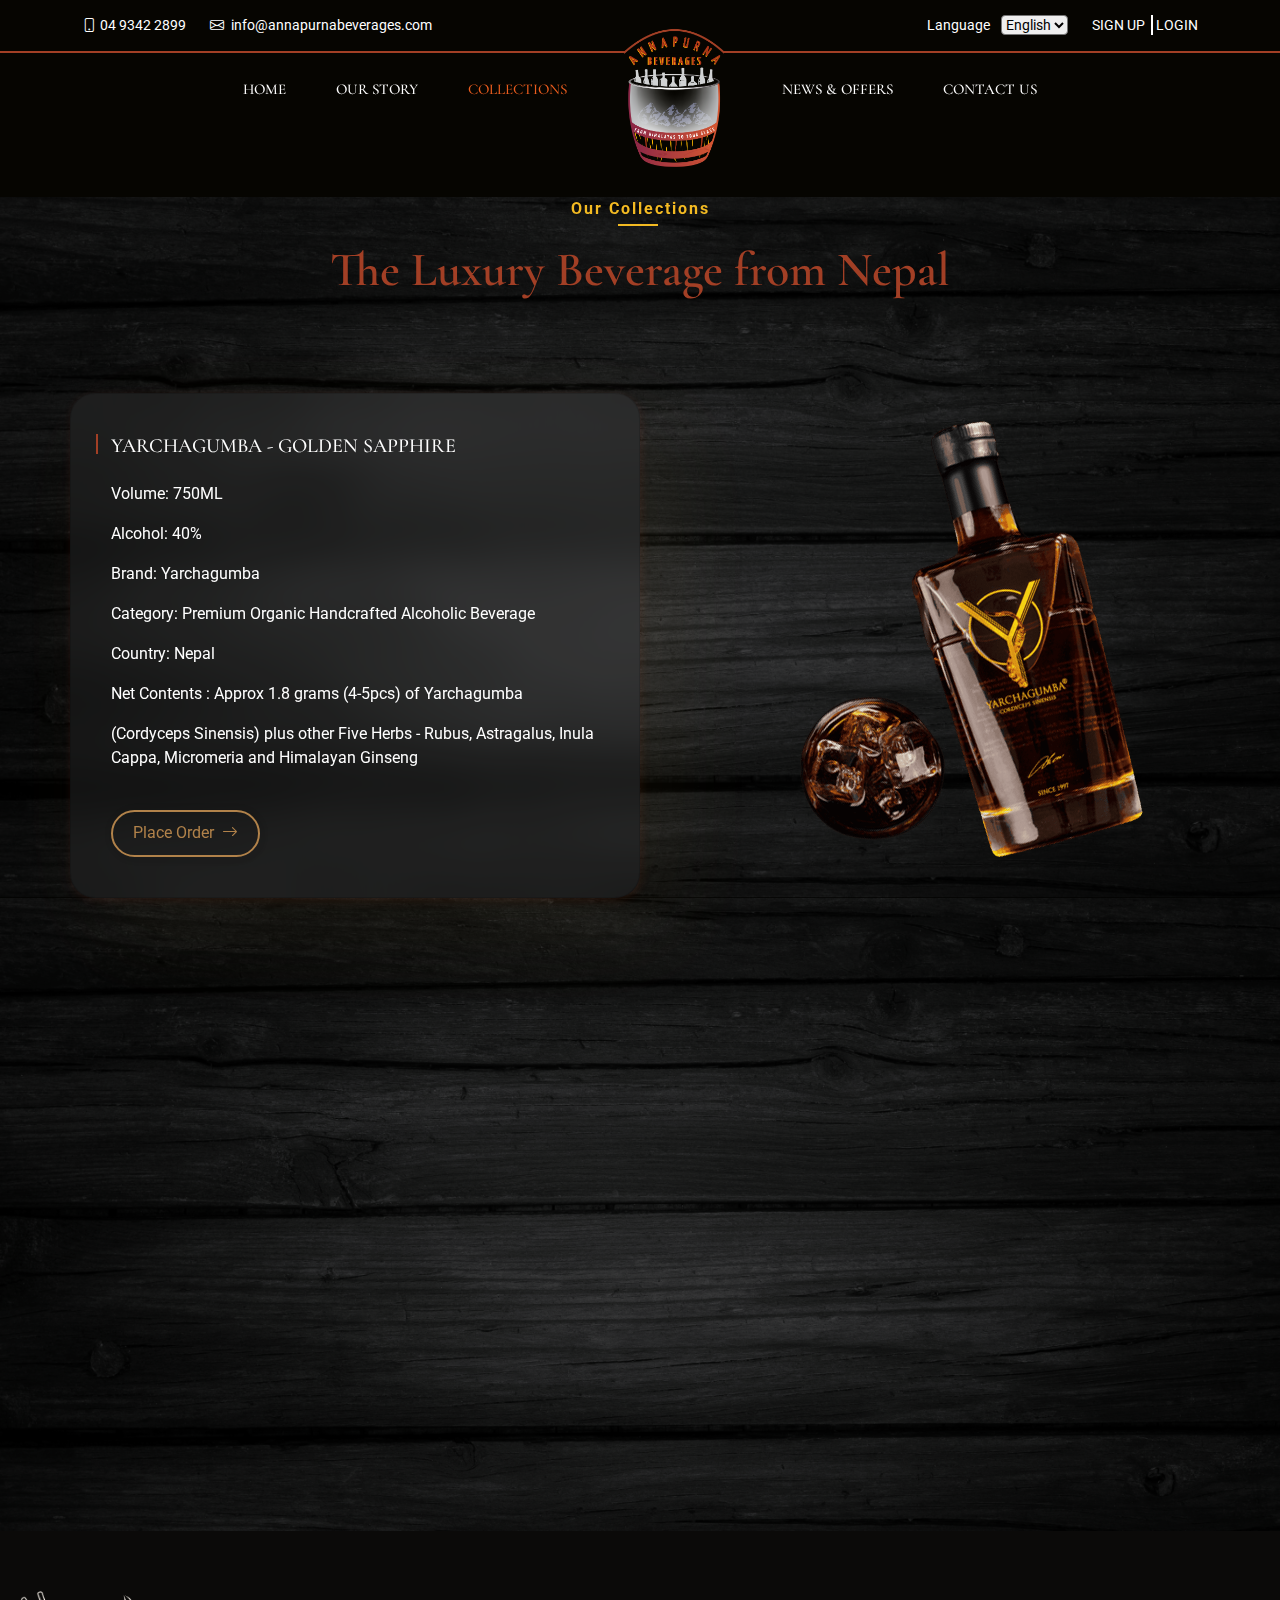
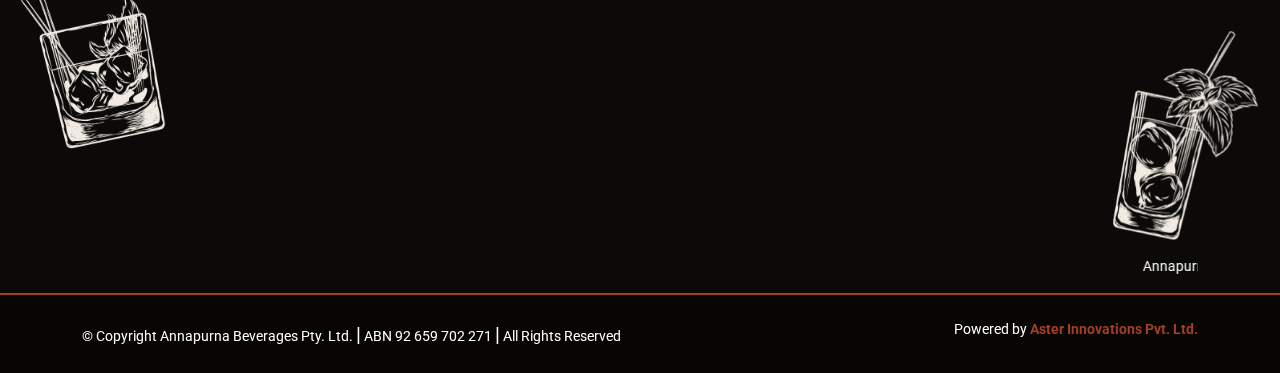
==== collection.html @ b320f565 "files added" ====
<!DOCTYPE html>
<html lang="en">
  <head>
    <meta charset="utf-8" />
    <meta content="width=device-width, initial-scale=1.0" name="viewport" />

    <title>Annapurna Beverages Pty. Ltd.</title>
    <meta content="" name="description" />
    <meta content="" name="keywords" />

    <!-- Favicons -->
    <link href="assets/img/favicon.png" rel="icon" />
    <link href="assets/img/apple-touch-icon.png" rel="apple-touch-icon" />

    <!-- Google Fonts -->

    <link
      href="https://fonts.googleapis.com/css2?family=Cormorant+Garamond:wght@500&family=Quattrocento+Sans&family=Roboto&display=swap"
      rel="stylesheet"
    />

    <!-- Vendor CSS Files -->
    <!-- <link href="assets/vendor/aos/aos.css" rel="stylesheet" /> -->
    <link
      href="assets/vendor/bootstrap/css/bootstrap.min.css"
      rel="stylesheet"
    />
    <link
      href="assets/vendor/bootstrap-icons/bootstrap-icons.css"
      rel="stylesheet"
    />
    <link href="assets/vendor/boxicons/css/boxicons.min.css" rel="stylesheet" />
    <link
      href="assets/vendor/glightbox/css/glightbox.min.css"
      rel="stylesheet"
    />
    <link href="assets/vendor/swiper/swiper-bundle.min.css" rel="stylesheet" />

    <!-- style CSS File -->
    <link href="assets/css/style.css" rel="stylesheet" />

    <!-- Custom style File -->
    <link href="assets/css/custom.css" rel="stylesheet" />
    
    <link rel="stylesheet" href="assets/css/animate.min.css">
    <link href="https://unpkg.com/aos@next/dist/aos.css" rel="stylesheet">

    <!-- --Media Query --- -->
    <!-- <link rel="stylesheet" href="assets/css/media_query.scss" /> -->
  </head>

  <body >
    <!-- ============roof-top-nav start======== -->
    <header
      class="top_header d-flex align-items-center justify-content-lg-between "
    >
      <div class="container align-items-center justify-content-lg-between justify-content-sm-center ">
        <div class="row gy-3">
          <div class="col-lg-6 col-sm-12 d-flex justify-content-lg-start justify-content-sm-center justify-content-xs-center">
            <div class="me-4">
              <span><i class="bi bi-phone me-1"></i>04 9342 2899</span>
            </div>

            <div class="">
              <span
                ><i class="bi bi-envelope me-1"></i>
                info@annapurnabeverages.com</span
              >
            </div>
          </div>
          <div class="col-lg-6 col-md-12 d-flex justify-content-lg-end justify-content-sm-between justify-content-xs-between">
            <div class="me-4">
              <label for="" class="me-2"> Language</label>
              <select class="select select_form">
                <option value="1">English</option>
                <option value="2">Nepali</option>
              </select>
            </div>
            <div class="user">
              <span class="signup me-2"><a href="">SIGN UP</a></span>
              <span><a href="">LOGIN</a></span>
            </div>
          </div>
        </div>
      </div>
    </header>
    <!-- ============roof-top-nav End ======== -->
    <!-- ======= Header ======= -->
    <header id="header" class="d-flex align-items-center sticky-top">
      <div class="container d-flex align-items-center justify-content-lg-center justify-content-sm-between justify-content-xs-between">
        <div></div>
        <nav id="navbar" class="navbar">

          <ul>
            <li>
              <a class="nav-link  " href="welcome.html">Home</a>
            </li>
            <li><a class="nav-link " href="story.html">Our Story</a></li>
            <li class="dropdown">
              <a href="collection.html" class="active"
                ><span>Collections</span> </i
              ></a>
              <!-- <ul>
                <li><a href="#">GOLDEN SAPPHIRE</a></li>
                <li><a href="#">BLUE SAPPHIRE</a></li>
              </ul> -->
            </li>
            <li class="logo d-sm-none d-lg-block d-xs-none">
              <a href="welcome.html"><img src="assets/img/logo.png" alt="" /></a>
            </li>
            <li>
              <a class="nav-link " href="news.html">News & Offers</a>
            </li>
            <!-- <li><a class="nav-link " href="">Blog</a></li> -->
            <li><a class="nav-link " href="contact.html">Contact us</a></li>
          </ul>
          
            <div class="logo d-block d-lg-none ">
            <a href="welcome.html"><img src="assets/img/logo.png" alt="" /></a>
            </div>
        </nav>

        <nav id="navbar" class="navbar">
        <i class="bi bi-list mobile-nav-toggle"></i>
      </nav>
        <!-- .navbar -->
      </div>
    </header>
    <!-- End Header -->



    <main id="main">


      <!-- ======= Collection Section ======= -->

      <div id="collection" class="collection">
        <div class="container">
          <div class="section-title">
            <p data-aos="fade-down">Our Collections</p>
            <h2 data-aos="fade-up">The Luxury Beverage from Nepal</h2>
          </div>
          <div class="row mt-5">
            <div class="col-lg-6 col-md-12 col-sm-12 card" data-aos="fade-up" 
     data-aos-duration="3000">
              <h5 class="mb-4">YARCHAGUMBA - GOLDEN SAPPHIRE</h5>
              <p>Volume: 750ML</p>
              <p>Alcohol: 40%</p>
              <p>Brand: Yarchagumba</p>
              <p>Category: Premium Organic Handcrafted Alcoholic Beverage</p>
              <p>Country: Nepal</p>
              <p>Net Contents : Approx 1.8 grams (4-5pcs) of Yarchagumba</p>
              <p>
                (Cordyceps Sinensis) plus other Five Herbs - Rubus, Astragalus,
                Inula Cappa, Micromeria and Himalayan Ginseng
              </p>
             <a href="ordering.html">
                <button class="btn mt-4">
                Place Order
                <i class="bi bi-arrow-right ms-2"></i>
              </button>
              </a>
            </div>
            <div class="Whisky-img col-lg-6 col-md-12 col-sm-12 justify-content-end" data-aos="fade-down" data-aos-easing="linear"
     data-aos-duration="1500">
              <img
                class="float-end img-responsive img-fluid"
                src="assets/img/collections/golden_sapphire.png"
                alt=""
              />
            </div>
          </div>
        </div>
    </div>
      <section id="collection" class="collection">
        <div class="container">
          <div class="row mt-5">
            <div class="Whisky-img col-lg-6 col-md-12 col-sm-12 justify-content-end" data-aos="fade-down"
     data-aos-easing="linear"
     data-aos-duration="1500">
              <img
                class="float-start img-responsive img-fluid"
                src="assets/img/collections/blue_sapphire.png"
                alt=""
              />
            </div>
            <div class="col-lg-6 col-md-12 col-sm-12 card" data-aos="fade-up" 
     data-aos-duration="3000">
              <h5 class="mb-4">YARCHAGUMBA - GOLDEN SAPPHIRE</h5>
              <p>Volume: 750ML</p>
              <p>Alcohol: 40%</p>
              <p>Brand: Yarchagumba</p>
              <p>Category: Premium Organic Handcrafted Alcoholic Beverage</p>
              <p>Country: Nepal</p>
              <p>Net Contents : Approx 1.8 grams (4-5pcs) of Yarchagumba</p>
              <p>
                (Cordyceps Sinensis) plus other Five Herbs - Rubus, Astragalus,
                Inula Cappa, Micromeria and Himalayan Ginseng
              </p>
             <a href="ordering.html">
                <button class="btn mt-4">
                Place Order
                <i class="bi bi-arrow-right ms-2"></i>
              </button>
              </a>
            </div>
          </div>
        </div>
      </section>

      <!-- End Collection Section -->



    </main>
    <!-- End #main -->

    <!-- ======= Footer ======= -->
    <footer id="footer">
      <div class="footer-top">
        <div class="image-left">
        <img  src="assets/img/footer/vector.png" alt="">
        </div>

        <div class="container">
          <div class="row row-cols-auto justify-content-between">
            <div class="col footer-links max-width" data-aos="fade-up"
     data-aos-anchor-placement="top-bottom" data-aos-delay="150">
              <h4>Why Choose Us</h4>
              <p>We value your service very much and believe that your happiness is our happiness. As such, we’re ready to help you pick out exactly the right drink for whatever the moment might call for – if you’re entertaining, need a gift, or just need something to help you unwind from a stressful week. We promise: you’ll never go wrong with us.</p>
            </div>
            <div class="col footer-links" data-aos="fade-up"
     data-aos-anchor-placement="top-bottom" data-aos-delay="200">
              <h4>Navigation</h4>
              <ul>

                <li>
                  <i class="bi bi-chevron-double-right"></i> <a href="story.html">Our Story</a>
                </li>
                <li>
                  <i class="bi bi-chevron-double-right"></i> <a  href="collection.html">Our Collections</a>
                </li>
                <li>
                  <i class="bi bi-chevron-double-right"></i>
                  <a href="news.html">News & Offers</a>
                </li>
   
                <li>
                  <i class="bi bi-chevron-double-right"></i>
                  <a href="contact.html">Contact Us</a>
                </li>
              </ul>
            </div>

            <div class="col footer-links"data-aos="fade-up"
     data-aos-anchor-placement="top-bottom" data-aos-delay="250">
              <h4>Useful Links</h4>
              <ul>
                <!-- <li>
                  <i class="bi bi-chevron-double-right"></i> <a href="#"></a>
                </li> -->
                <li>
                  <i class="bi bi-chevron-double-right"></i>
                  <a href="terms.html">Terms & Conditions</a>
                </li>
                <li>
                  <i class="bi bi-chevron-double-right"></i>
                  <a href="privacy.html">Privacy Policies</a>
                </li>
                <li>
                  <i class="bi bi-chevron-double-right"></i> <a href="#">Help & Support</a>
                </li>

              </ul>
            </div>

            <div class="col footer-links" data-aos="fade-up"
     data-aos-anchor-placement="top-bottom" data-aos-delay="300">
              <h4>Newsletter</h4>
                <form action="" class="form">
                <div class="input-group mb-2 mr-sm-2">
                  <input
                    type="text"
                    class="form-control"
                    id="inlineFormInputGroupUsername2"
                    placeholder="Email Address..."
                  />

                  <button class="submit-btn" type="button">
                    <i class="bi bi-send"></i>
                  </button>
                </div>
              </form>
              <p>
                Let's get Connected !
              </p>
              <div class="social-links mt-3">
   
                <a href="#" class="facebook"><i class="bx bxl-facebook"></i></a>
                <a href="https://www.instagram.com/annapurnabeverages/" class="instagram"
                  target="_blank"><i class="bx bxl-instagram"></i
                ></a>
       
              </div>
            </div>
          </div>
        </div>
        <div class="image-right ">
        <img  src="assets/img/footer/vector1.png" alt="">
        </div>
                      <div class="container">
        <marquee >
            Annapurna Beverages PTY LTD supports the responsible services of Alcohol.
Queensland: Under the Liquor Act 1992, it is an offence to supply liquor to a person under the age of 18 years.
        </marquee>
      </div>
      </div>

      <div class="container py-4">
        <div class="copyright">
          &copy; Copyright
          <span>Annapurna Beverages Pty. Ltd.</span>
          <span style="font-size: 20px;">|</span> ABN 92 659 702 271
           <span style="font-size: 20px;">|</span> All Rights Reserved


        </div>
        <div class="credits">
          Powered by <a href="http://asterinnovations.com/" target="_blank">Aster Innovations Pvt. Ltd.</a>
      </div>
    </footer>

    <!-- End Footer -->

    <a
      href="#"
      class="back-to-top d-flex align-items-center justify-content-center"
      ><i class="bi bi-arrow-up-short"></i
    ></a>

    <!-- Vendor JS Files -->
    <!-- <script src="assets/vendor/aos/aos.js"></script> -->
    <script src="assets/vendor/bootstrap/js/bootstrap.bundle.min.js"></script>
    <script src="assets/vendor/glightbox/js/glightbox.min.js"></script>
    <script src="assets/vendor/isotope-layout/isotope.pkgd.min.js"></script>
    <script src="assets/vendor/swiper/swiper-bundle.min.js"></script>
    <script src="assets/vendor/php-email-form/validate.js"></script>

    <!-- Template Main JS File -->
    <script src="https://unpkg.com/aos@next/dist/aos.js"></script>
    <script>
      AOS.init();

    </script>
    <script>
      document.body.onload = () =>{
        document.getElementById('preloader').style.display = "none";
      }

    </script>
    <script src="assets/js/main.js"></script>
    <script src="https://code.jquery.com/jquery-1.11.3.min.js"></script>

  </body>
</html>
---- assets/css/style.css ----
a {
  color: #fff;
  text-decoration: none;
}

h1,
h2,
h3,
h4,
h5,
h6,
.font-primary {
  font-family: "Cormorant Garamond", serif;
}

/*--------------------------------------------------------------
# Back to top button
--------------------------------------------------------------*/
.back-to-top {
  position: fixed;
  visibility: hidden;
  opacity: 0;
  right: 15px;
  bottom: 15px;
  z-index: 99999;
  background: #a23f25;
  width: 40px;
  height: 40px;
  border-radius: 4px;
  transition: all 0.4s;
}
.back-to-top i {
  font-size: 24px;
  color: #fff;
  line-height: 0;
}
.back-to-top:hover {
  background: #b7472a;
  color: #fff;
}
.back-to-top:hover > i {
  animation: fadeInUp;
  animation-duration: 1s;
}
.back-to-top.active {
  visibility: visible;
  opacity: 1;
}

/*--------------------------------------------------------------
# Disable aos animation delay on mobile devices
--------------------------------------------------------------*/
@media screen and (max-width: 768px) {
  [data-aos-delay] {
    transition-delay: 0 !important;
  }
}
/*--------------------------------------------------------------
# Header
--------------------------------------------------------------*/

#header {
  height: 72px;
  transition: all 0.5s;
  z-index: 997;
  transition: all 0.5s;
  backdrop-filter: blur(4px);
  -webkit-backdrop-filter: blur(4px);
  /* margin-top: 53px; */
}

#header .logo img {
  padding: 0;
  max-height: 153px;
  margin-top: 24px;
}
@media (max-width: 575px) {
  #header .justify-content-xs-between {
    justify-content: space-between;
  }
  #header .navbar .d-xs-none img {
    display: none;
  }
}
@media (min-width: 320px) and (max-width: 480px) {
  #header {
    height: 48px;
  }
  #header .logo img {
    max-height: 125px;
    margin-top: 30px;
    margin-left: 18%;
  }
}

#main {
  margin-top: 72px;
}

/*--------------------------------------------------------------
# Navigation Menu
--------------------------------------------------------------*/
/**
* Desktop Navigation 
*/
.navbar {
  padding: 0;
}
.navbar ul {
  margin: 0;
  padding: 0;
  display: flex;
  list-style: none;
  align-items: center;
}
.navbar li {
  position: relative;
}
.navbar a,
.navbar a:focus {
  display: flex;
  align-items: center;
  justify-content: space-between;
  padding: 25px;
  font-size: 15px;
  color: #fff;
  white-space: nowrap;
  transition: 0.3s;
  text-transform: uppercase;
  font-family: "Cormorant Garamond";
  font-weight: 500;
}
.navbar a i,
.navbar a:focus i {
  font-size: 12px;
  line-height: 0;
  margin-left: 5px;
}
.navbar a:hover,
.navbar .active,
.navbar .active:focus,
.navbar li:hover > a {
  color: #eb5d1e;
}

.navbar .dropdown ul {
  display: block;
  position: absolute;
  left: -10px;
  top: calc(100% + 30px);
  margin: 0;
  padding: 10px 0;
  z-index: 99;
  opacity: 0;
  visibility: hidden;
  background: rgba(6, 5, 1, 0.7);
  -webkit-backdrop-filter: blur(10px);
  backdrop-filter: blur(10px);
  transition: 0.3s;
}
.navbar .dropdown ul li {
  min-width: 200px;
}
.navbar .dropdown ul a {
  padding: 10px 20px;
  font-size: 15px;
  text-transform: none;
}
.navbar .dropdown ul a i {
  font-size: 12px;
}
.navbar .dropdown ul a:hover,
.navbar .dropdown ul .active:hover,
.navbar .dropdown ul li:hover > a {
  color: #eb5d1e;
}
.navbar .dropdown:hover > ul {
  opacity: 1;
  top: 100%;
  visibility: visible;
}
.navbar .dropdown .dropdown ul {
  top: 0;
  left: calc(100% - 30px);
  visibility: hidden;
}
.navbar .dropdown .dropdown:hover > ul {
  opacity: 1;
  top: 0;
  left: 100%;
  visibility: visible;
}
@media (max-width: 1366px) {
  .navbar .dropdown .dropdown ul {
    left: -90%;
  }
  .navbar .dropdown .dropdown:hover > ul {
    left: -100%;
  }
}

/**
* Mobile Navigation 
*/
.mobile-nav-toggle {
  border: 2px solid #a23f25;
  color: #fff;
  font-size: 28px;
  cursor: pointer;
  line-height: 0;
  transition: 0.5s;
  display: none;
}
.mobile-nav-toggle.bi-x {
  color: #fff;
}

@media (max-width: 991px) {
  .mobile-nav-toggle {
    display: flex;
  }

  .navbar ul {
    display: none;
  }
}
.navbar-mobile {
  position: fixed;
  overflow: hidden;
  top: 0;
  right: 0;
  left: 0;
  bottom: 0;
  background: rgba(78, 64, 57, 0.9);
  transition: 0.3s;
  height: 60vh;
}
.navbar-mobile .mobile-nav-toggle {
  position: absolute;
  top: 15px;
  right: 15px;
}
.navbar-mobile ul {
  display: block;
  position: absolute;
  top: 55px;
  right: 15px;
  bottom: 15px;
  left: 15px;
  padding: 10px 0;
  background-color: #060501;
  overflow-y: auto;
  transition: 0.3s;
}
.navbar-mobile a,
.navbar-mobile a:focus {
  padding: 10px 20px;
  font-size: 15px;
  color: #fff;
}
.navbar-mobile a:hover,
.navbar-mobile .active,
.navbar-mobile li:hover > a {
  color: #a23f25;
}
.navbar-mobile .getstarted,
.navbar-mobile .getstarted:focus {
  margin: 15px;
}
.navbar-mobile .dropdown ul {
  position: static;
  display: none;
  margin: 10px 20px;
  padding: 10px 0;
  z-index: 99;
  opacity: 1;
  visibility: visible;
  background: #060501;
  box-shadow: 0px 0px 30px rgba(127, 137, 161, 0.25);
}
.navbar-mobile .dropdown ul li {
  min-width: 200px;
}
.navbar-mobile .dropdown ul a {
  padding: 10px 20px;
}
.navbar-mobile .dropdown ul a i {
  font-size: 12px;
}
.navbar-mobile .dropdown ul a:hover,
.navbar-mobile .dropdown ul .active:hover,
.navbar-mobile .dropdown ul li:hover > a {
  color: #eb5d1e;
}
.navbar-mobile .dropdown > .dropdown-active {
  display: block;
}

@-webkit-keyframes up-down {
  0% {
    transform: translateY(10px);
  }
  100% {
    transform: translateY(-10px);
  }
}

@keyframes up-down {
  0% {
    transform: translateY(10px);
  }
  100% {
    transform: translateY(-10px);
  }
}
/*--------------------------------------------------------------
# Sections General
--------------------------------------------------------------*/
section {
  padding: 40px 0;
  /* overflow: hidden; */
}

.section-bg {
  background-color: #fef8f5;
}

.section-title {
  text-align: center;
  padding-bottom: 30px;
}
.section-title h2 {
  font-size: 48px;
  font-weight: 600;
  padding-bottom: 0;
  margin-bottom: 15px;
  color: #a23f25;
}
.section-title p {
  padding-bottom: 5px;
  position: relative;
  font-size: 16px;
  font-weight: 700;
  color: #f3ba22;
  letter-spacing: 2px;
}
.section-title p::after {
  content: "";
  position: absolute;
  display: block;
  width: 40px;
  height: 2px;
  background: #f3ba22;
  bottom: 0;
  left: calc(50% - 22px);
}

/*--------------------------------------------------------------
# Breadcrumbs
--------------------------------------------------------------*/
.breadcrumbs {
  padding: 15px 0;
  background-color: #fef5f1;
  min-height: 40px;
}
.breadcrumbs h2 {
  font-size: 24px;
  font-weight: 300;
}
.breadcrumbs ol {
  display: flex;
  flex-wrap: wrap;
  list-style: none;
  padding: 0;
  margin: 0;
  font-size: 14px;
}
.breadcrumbs ol li + li {
  padding-left: 10px;
}
.breadcrumbs ol li + li::before {
  display: inline-block;
  padding-right: 10px;
  color: #6c757d;
  content: "/";
}
@media (max-width: 768px) {
  .breadcrumbs .d-flex {
    display: block !important;
  }
  .breadcrumbs ol {
    display: block;
  }
  .breadcrumbs ol li {
    display: inline-block;
  }
}

/*--------------------------------------------------------------
# Contact Us
--------------------------------------------------------------*/
.contact .section-title {
  background: url(../img/contact/Annapurna_contact_us.gif);
  background-repeat: no-repeat;
  background-position: top right;
  background-size: contain;
}
.contact .php-email-form {
  width: 100%;
  padding: 30px;
  background: #0b0a09;
  box-shadow: 0 0 24px 0 rgba(0, 0, 0, 0.12);
}
.contact .php-email-form .form-group {
  padding-bottom: 8px;
}
.contact .php-email-form .info {
  display: flex;
  flex-wrap: nowrap;
  align-items: center;
  background: #161616;
  box-shadow: -6.22302px -6.22302px 18.6691px -5px #282a2d,
    6.22302px 6.22302px 18.6691px #000000;
  border-radius: 12.446px;
  min-height: 160px;
  color: #cedbdc;
  padding: 20px;
  column-gap: 20px;
  text-align: left;
  word-break: break-all;
  width: auto;
}
.contact .php-email-form .info .icon {
  background: #161616;
  box-shadow: -6.22302px -6.22302px 18.6691px -5px #282a2d,
    6.22302px 6.22302px 18.6691px #000000;
  border-radius: 12.446px;
  padding: 15px;
}
.contact .php-email-form .info .info_details h2 {
  font-size: 22px;
  font-family: "Roboto";
}
.contact .php-email-form .info .info_details span {
  font-size: 16px;
}

.contact .php-email-form .form-group .form-select {
  background: #161616;
  box-shadow: -6.22302px -6.22302px 18.6691px -5px #282a2d,
    6.22302px 6.22302px 18.6691px #000000;
  border-radius: 12.446px;
  border: none;
  padding: 0.375rem 0.75rem;
  color: #cedbdc;
  font-size: 12px;
  height: 50px;
  position: relative;
}
/* .contact .php-email-form .form-group .form-select .icon {
  position: absolute;
  left: 46%;
  bottom: 34%;
} */
.contact .php-email-form .error-message {
  display: none;
  color: #fff;
  background: #b7472a;
  text-align: left;
  padding: 15px;
  font-weight: 600;
}
.contact .php-email-form .error-message br + br {
  margin-top: 25px;
}
.contact .php-email-form .sent-message {
  display: none;
  color: #fff;
  background: #18d26e;
  text-align: center;
  padding: 15px;
  font-weight: 600;
}
.contact .php-email-form .loading {
  display: none;
  background: #fff;
  text-align: center;
  padding: 15px;
}
.contact .php-email-form .loading:before {
  content: "";
  display: inline-block;
  border-radius: 50%;
  width: 24px;
  height: 24px;
  margin: 0 10px -6px 0;
  border: 3px solid #18d26e;
  border-top-color: #eee;
  -webkit-animation: animate-loading 1s linear infinite;
  animation: animate-loading 1s linear infinite;
}
.contact .php-email-form input,
.contact .php-email-form textarea {
  background: #161616;
  box-shadow: inset -6.22302px -6.22302px 6.22302px #282a2d,
    inset 3.73381px 3.73381px 6.22302px #000000;
  border-radius: 12.446px;
  font-size: 14px;
}
.contact .php-email-form input {
  height: 50px;
}
.contact .php-email-form textarea {
  padding: 10px 12px;
}
.contact .php-email-form .btn {
  background: #161616;
  box-shadow: -6.22302px -6.22302px 18.6691px -5px #1a1b1d,
    6.22302px 6.22302px 18.6691px #000000;
  border-radius: 12.446px;
  padding: 10px 40px;
  color: #cedbdc;
  transition: 0.4s;
}
.contact .php-email-form .btn:hover {
  box-shadow: inset -6.22302px -6.22302px 6.22302px -5px #3b4451,
    inset 3.73381px 3.73381px 6.22302px #000000;
}
@-webkit-keyframes animate-loading {
  0% {
    transform: rotate(0deg);
  }
  100% {
    transform: rotate(360deg);
  }
}
@keyframes animate-loading {
  0% {
    transform: rotate(0deg);
  }
  100% {
    transform: rotate(360deg);
  }
}
.form-control {
  border: none !important;
  color: #cedbdc !important;
  background-color: transparent !important;
}

/*--------------------------------------------------------------
# Footer
--------------------------------------------------------------*/
#footer {
  padding: 0 0 30px 0;
  font-size: 14px;
  position: relative;
}

#footer .footer-top {
  padding: 40px 0 10px 0;
  border-bottom: 2px solid #a23f25;
  background-color: #0b0a09;
}
#footer .footer-top .image-left {
  background-repeat: no-repeat;
  background-position: left bottom;
  background-blend-mode: multiply;
  animation: animate 5s linear infinite;
  position: absolute;
  padding-left: 20px;
}
#footer .footer-top .image-left img {
  width: 150px;
}
#footer .footer-top .image-right {
  animation: animate 10s linear infinite;
  position: absolute;
  right: 0;
  bottom: 30%;
  padding-right: 20px;
}

#footer .footer-top .max-width {
  max-width: 250px;
}

#footer .footer-top .footer-contact {
  margin-bottom: 30px;
}
#footer .footer-top .footer-contact h4 {
  font-size: 22px;
  margin: 0 0 30px 0;
  padding: 2px 0 2px 0;
  line-height: 1;
  font-weight: 700;
}
#footer .footer-top .footer-contact p {
  font-size: 14px;
  line-height: 24px;
  margin-bottom: 0;
}
#footer .footer-top h4 {
  font-size: 16px;
  font-weight: bold;
  position: relative;
  padding-bottom: 12px;
  letter-spacing: 1px;
}
#footer .footer-top .footer-links {
  margin-bottom: 20px;
}
#footer .footer-top .footer-links ul {
  list-style: none;
  padding: 0;
  margin: 0;
}
#footer .footer-top .footer-links ul i {
  padding-right: 8px;
  font-size: 14px;
  line-height: 1;
}
#footer .footer-top .footer-links ul li {
  padding: 10px 0;
  display: flex;
  align-items: center;
}
#footer .footer-top .footer-links ul li:first-child {
  padding-top: 0;
}
#footer .footer-top .footer-links ul a {
  transition: 0.3s;
  display: inline-block;
  line-height: 1;
}
#footer .footer-top .footer-links ul a:hover {
  text-decoration: none;
  color: #a23f25;
}
#footer .footer-top .social-links a {
  font-size: 22px;
  display: inline-block;
  background: #161616;
  box-shadow: -6.22302px -6.22302px 18.6691px -5px #282a2d,
    6.22302px 6.22302px 18.6691px #000000;
  color: #f3ba22;
  line-height: 1;
  padding: 6px 0;
  margin-right: 4px;
  border-radius: 50%;
  text-align: center;
  width: 36px;
  height: 36px;
  transition: 0.3s;
  border-radius: 12px;
}
#footer .footer-top .social-links a:hover {
  /* background: #a23f25; */
  box-shadow: inset -6.22302px -6.22302px 6.22302px -5px #3b4451,
    inset 3.73381px 3.73381px 6.22302px #000000;
  color: #fff;
  text-decoration: none;
}
#footer .copyright {
  text-align: center;
  float: left;
}
#footer .credits {
  text-align: center;
  float: right;
}
#footer .credits a {
  color: #a23f25;
  font-weight: bold;
}
@media (max-width: 991px) {
  #footer {
    padding: 0px;
  }
  #footer .copyright,
  #footer .credits {
    float: none;
    -moz-text-align-last: center;
    text-align-last: center;
    padding: 3px 0;
  }
}
.footer-links .input-group > .form-control,
.input-group > .form-select {
  background: #161616;
  box-shadow: inset -6.22302px -6.22302px 6.22302px #282a2d,
    inset 3.73381px 3.73381px 6.22302px #000000;
  border-radius: 25px !important;
  padding: 8px 25px;
  border-left: 0;
}

#footer .footer-top .footer-links .form .submit-btn {
  background: #161616;
  box-shadow: -6.22302px -6.22302px 18.6691px -5px #282a2d,
    6.22302px 6.22302px 18.6691px #000000;
  border-radius: 50%;
  height: 35px;
  width: 35px;
  border: 0;
  position: absolute;
  right: 2%;
  top: 9%;
  z-index: 3;
}
#footer .footer-top .footer-links .form .submit-btn i {
  color: #f3ba22 !important;
  font-size: 20px;
}
#footer .footer-top .footer-links .form .submit-btn:hover {
  box-shadow: inset -6.22302px -6.22302px 6.22302px -5px #3b4451,
    inset 3.73381px 3.73381px 6.22302px #000000;
}
#footer .footer-top .footer-links .form .submit-btn:hover > i {
  color: #fff !important;
}
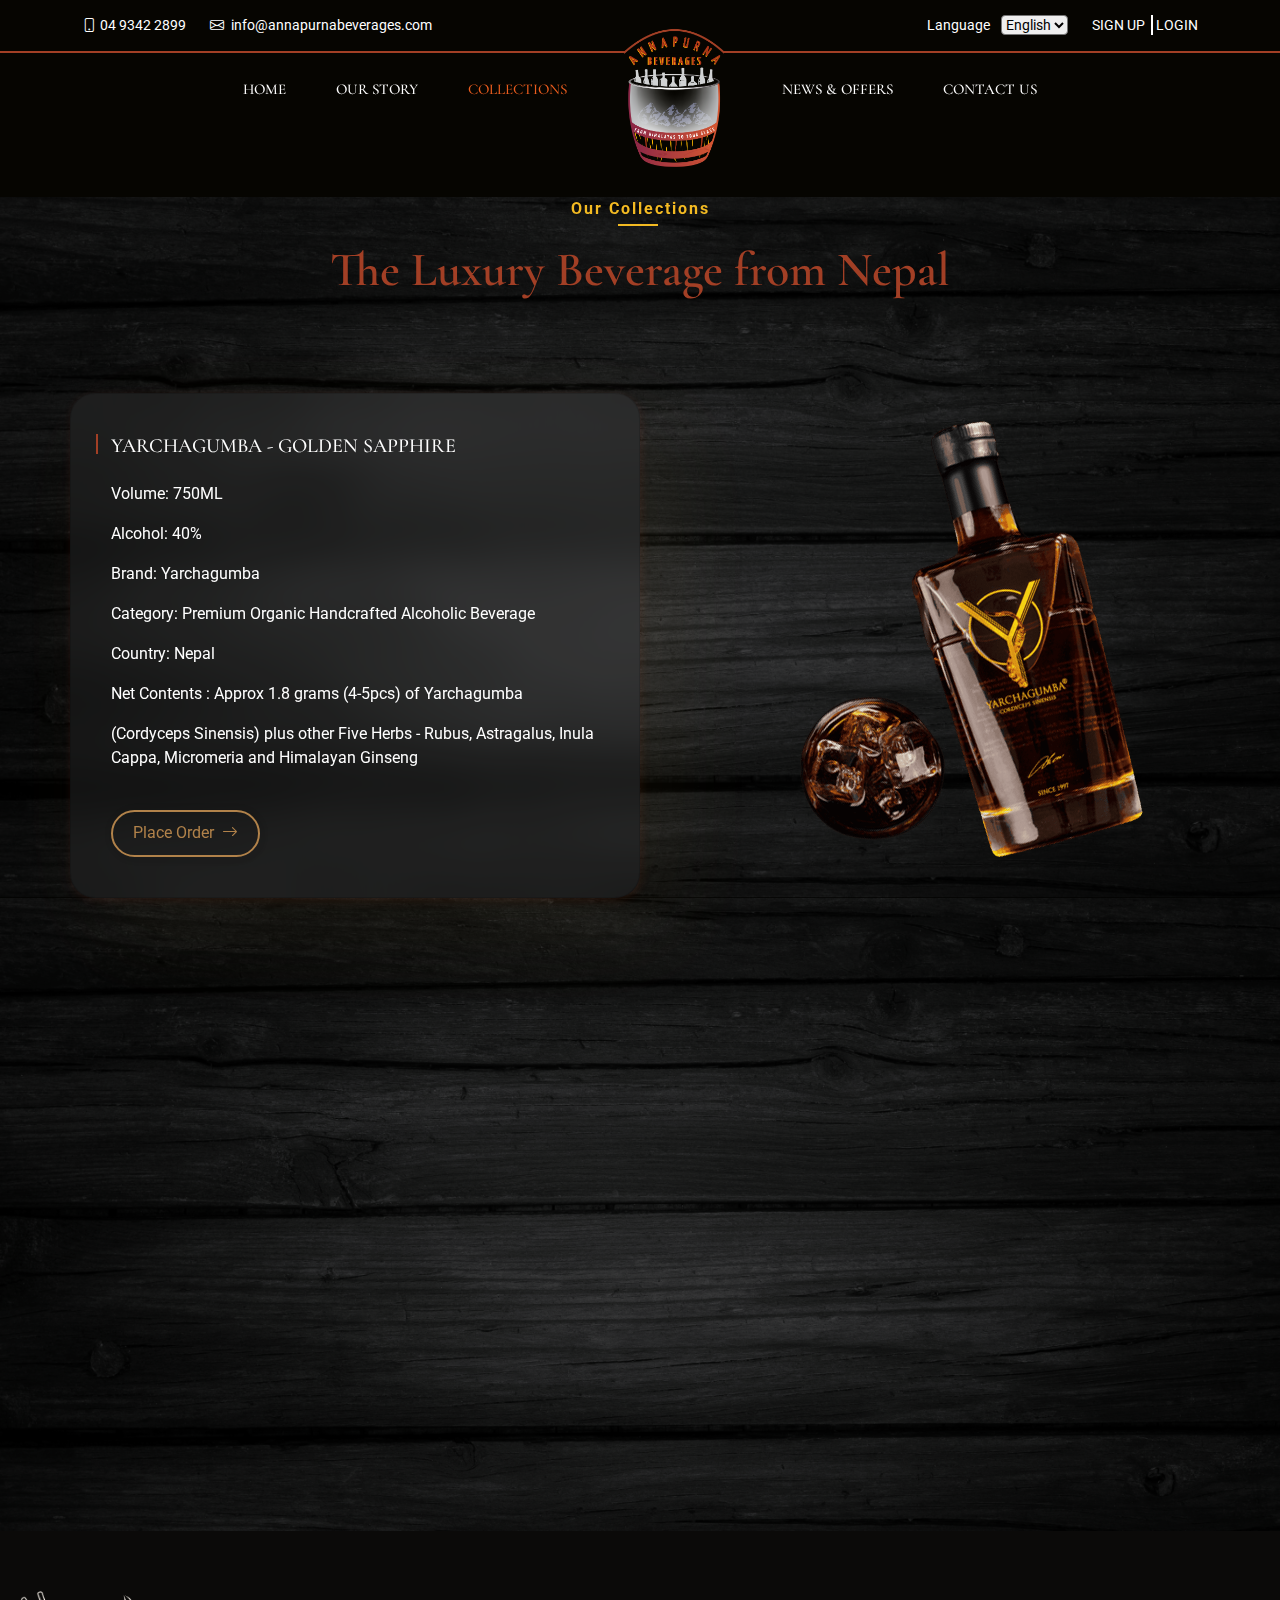
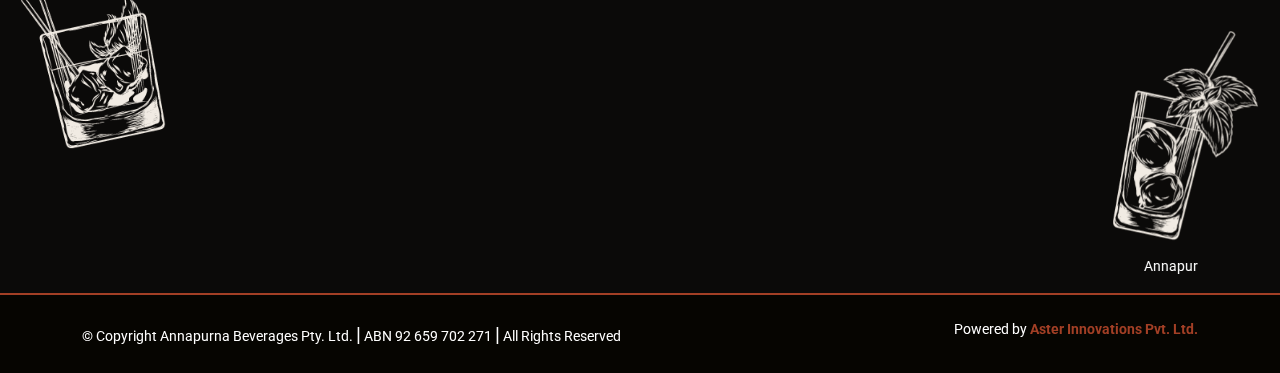
==== commit ef3cebf8: "aos linked has been changed" ====
--- a/collection.html
+++ b/collection.html
@@ -43,7 +43,8 @@
     <link href="assets/css/custom.css" rel="stylesheet" />
     
     <link rel="stylesheet" href="assets/css/animate.min.css">
-    <link href="https://unpkg.com/aos@next/dist/aos.css" rel="stylesheet">
+   <link href="https://unpkg.com/aos@2.3.1/dist/aos.css" rel="stylesheet">
+
 
     <!-- --Media Query --- -->
     <!-- <link rel="stylesheet" href="assets/css/media_query.scss" /> -->
@@ -348,7 +349,7 @@
     <script src="assets/vendor/php-email-form/validate.js"></script>
 
     <!-- Template Main JS File -->
-    <script src="https://unpkg.com/aos@next/dist/aos.js"></script>
+    <script src="https://unpkg.com/aos@2.3.1/dist/aos.js"></script>
     <script>
       AOS.init();
 
--- a/assets/css/custom.css
+++ b/assets/css/custom.css
@@ -2901,15 +2901,10 @@
 
 /* Handle */
 ::-webkit-scrollbar-thumb {
-  background: #07337e;
-  border-radius: 4px;
+  background: #a23f25;
 }
 
 /* Handle on hover */
-::-webkit-scrollbar-thumb:hover {
-  background: #555;
-}
-
 .primary-background {
   background: #07337e;
 }
@@ -4092,16 +4087,16 @@
 }
 #testimonials .snowflake:nth-child(1) {
   --size: 0.8vw;
-  --left-ini: 4vw;
-  --left-end: 6vw;
-  left: 15vw;
-  -webkit-animation-delay: -9s;
-          animation-delay: -9s;
+  --left-ini: -3vw;
+  --left-end: -3vw;
+  left: 4vw;
+  -webkit-animation-delay: -8s;
+          animation-delay: -8s;
 }
 @media screen and (min-width: 992px) {
   #testimonials .snowflake:nth-child(1) {
-    -webkit-animation: snowfall2 10s linear infinite;
-            animation: snowfall2 10s linear infinite;
+    -webkit-animation: snowfall2 14s linear infinite;
+            animation: snowfall2 14s linear infinite;
   }
 }
 @media screen and (max-width: 991px) {
@@ -4111,32 +4106,32 @@
   }
 }
 #testimonials .snowflake:nth-child(2) {
-  --size: 1vw;
-  --left-ini: -2vw;
-  --left-end: 4vw;
-  left: 55vw;
-  -webkit-animation-delay: -9s;
-          animation-delay: -9s;
+  --size: 0.6vw;
+  --left-ini: -3vw;
+  --left-end: -1vw;
+  left: 5vw;
+  -webkit-animation-delay: -1s;
+          animation-delay: -1s;
 }
 @media screen and (min-width: 992px) {
   #testimonials .snowflake:nth-child(2) {
-    -webkit-animation: snowfall2 7s linear infinite;
-            animation: snowfall2 7s linear infinite;
+    -webkit-animation: snowfall2 9s linear infinite;
+            animation: snowfall2 9s linear infinite;
   }
 }
 @media screen and (max-width: 991px) {
   #testimonials .snowflake:nth-child(2) {
-    -webkit-animation: snowfall 7s linear infinite;
-            animation: snowfall 7s linear infinite;
+    -webkit-animation: snowfall 15s linear infinite;
+            animation: snowfall 15s linear infinite;
   }
 }
 #testimonials .snowflake:nth-child(3) {
-  --size: 0.8vw;
-  --left-ini: 1vw;
-  --left-end: 9vw;
-  left: 38vw;
-  -webkit-animation-delay: -9s;
-          animation-delay: -9s;
+  --size: 0.6vw;
+  --left-ini: -9vw;
+  --left-end: -2vw;
+  left: 43vw;
+  -webkit-animation-delay: -4s;
+          animation-delay: -4s;
 }
 @media screen and (min-width: 992px) {
   #testimonials .snowflake:nth-child(3) {
@@ -4146,122 +4141,122 @@
 }
 @media screen and (max-width: 991px) {
   #testimonials .snowflake:nth-child(3) {
-    -webkit-animation: snowfall 10s linear infinite;
-            animation: snowfall 10s linear infinite;
+    -webkit-animation: snowfall 9s linear infinite;
+            animation: snowfall 9s linear infinite;
   }
 }
 #testimonials .snowflake:nth-child(4) {
-  --size: 0.6vw;
-  --left-ini: -1vw;
-  --left-end: -9vw;
-  left: 75vw;
-  -webkit-animation-delay: -3s;
-          animation-delay: -3s;
-}
-@media screen and (min-width: 992px) {
-  #testimonials .snowflake:nth-child(4) {
-    -webkit-animation: snowfall2 9s linear infinite;
-            animation: snowfall2 9s linear infinite;
-  }
-}
-@media screen and (max-width: 991px) {
-  #testimonials .snowflake:nth-child(4) {
-    -webkit-animation: snowfall 11s linear infinite;
-            animation: snowfall 11s linear infinite;
-  }
-}
-#testimonials .snowflake:nth-child(5) {
-  --size: 0.4vw;
-  --left-ini: 3vw;
-  --left-end: 8vw;
+  --size: 1vw;
+  --left-ini: 1vw;
+  --left-end: 6vw;
   left: 36vw;
   -webkit-animation-delay: -3s;
           animation-delay: -3s;
 }
 @media screen and (min-width: 992px) {
+  #testimonials .snowflake:nth-child(4) {
+    -webkit-animation: snowfall2 10s linear infinite;
+            animation: snowfall2 10s linear infinite;
+  }
+}
+@media screen and (max-width: 991px) {
+  #testimonials .snowflake:nth-child(4) {
+    -webkit-animation: snowfall 12s linear infinite;
+            animation: snowfall 12s linear infinite;
+  }
+}
+#testimonials .snowflake:nth-child(5) {
+  --size: 0.8vw;
+  --left-ini: 1vw;
+  --left-end: -8vw;
+  left: 37vw;
+  -webkit-animation-delay: -7s;
+          animation-delay: -7s;
+}
+@media screen and (min-width: 992px) {
   #testimonials .snowflake:nth-child(5) {
+    -webkit-animation: snowfall2 12s linear infinite;
+            animation: snowfall2 12s linear infinite;
+  }
+}
+@media screen and (max-width: 991px) {
+  #testimonials .snowflake:nth-child(5) {
+    -webkit-animation: snowfall 13s linear infinite;
+            animation: snowfall 13s linear infinite;
+  }
+}
+#testimonials .snowflake:nth-child(6) {
+  --size: 0.8vw;
+  --left-ini: 10vw;
+  --left-end: -8vw;
+  left: 11vw;
+  -webkit-animation-delay: -2s;
+          animation-delay: -2s;
+}
+@media screen and (min-width: 992px) {
+  #testimonials .snowflake:nth-child(6) {
+    -webkit-animation: snowfall2 8s linear infinite;
+            animation: snowfall2 8s linear infinite;
+  }
+}
+@media screen and (max-width: 991px) {
+  #testimonials .snowflake:nth-child(6) {
+    -webkit-animation: snowfall 14s linear infinite;
+            animation: snowfall 14s linear infinite;
+  }
+}
+#testimonials .snowflake:nth-child(7) {
+  --size: 1vw;
+  --left-ini: 8vw;
+  --left-end: -1vw;
+  left: 23vw;
+  -webkit-animation-delay: -2s;
+          animation-delay: -2s;
+}
+@media screen and (min-width: 992px) {
+  #testimonials .snowflake:nth-child(7) {
+    -webkit-animation: snowfall2 9s linear infinite;
+            animation: snowfall2 9s linear infinite;
+  }
+}
+@media screen and (max-width: 991px) {
+  #testimonials .snowflake:nth-child(7) {
+    -webkit-animation: snowfall 8s linear infinite;
+            animation: snowfall 8s linear infinite;
+  }
+}
+#testimonials .snowflake:nth-child(8) {
+  --size: 0.4vw;
+  --left-ini: 10vw;
+  --left-end: 9vw;
+  left: 75vw;
+  -webkit-animation-delay: -6s;
+          animation-delay: -6s;
+}
+@media screen and (min-width: 992px) {
+  #testimonials .snowflake:nth-child(8) {
     -webkit-animation: snowfall2 6s linear infinite;
             animation: snowfall2 6s linear infinite;
   }
 }
 @media screen and (max-width: 991px) {
-  #testimonials .snowflake:nth-child(5) {
-    -webkit-animation: snowfall 12s linear infinite;
-            animation: snowfall 12s linear infinite;
-  }
-}
-#testimonials .snowflake:nth-child(6) {
-  --size: 0.8vw;
-  --left-ini: 7vw;
-  --left-end: -2vw;
-  left: 78vw;
-  -webkit-animation-delay: -5s;
-          animation-delay: -5s;
-}
-@media screen and (min-width: 992px) {
-  #testimonials .snowflake:nth-child(6) {
-    -webkit-animation: snowfall2 13s linear infinite;
-            animation: snowfall2 13s linear infinite;
-  }
-}
-@media screen and (max-width: 991px) {
-  #testimonials .snowflake:nth-child(6) {
-    -webkit-animation: snowfall 6s linear infinite;
-            animation: snowfall 6s linear infinite;
-  }
-}
-#testimonials .snowflake:nth-child(7) {
-  --size: 0.6vw;
-  --left-ini: -3vw;
-  --left-end: -2vw;
-  left: 20vw;
-  -webkit-animation-delay: -5s;
-          animation-delay: -5s;
-}
-@media screen and (min-width: 992px) {
-  #testimonials .snowflake:nth-child(7) {
-    -webkit-animation: snowfall2 11s linear infinite;
-            animation: snowfall2 11s linear infinite;
-  }
-}
-@media screen and (max-width: 991px) {
-  #testimonials .snowflake:nth-child(7) {
-    -webkit-animation: snowfall 10s linear infinite;
-            animation: snowfall 10s linear infinite;
-  }
-}
-#testimonials .snowflake:nth-child(8) {
-  --size: 0.6vw;
-  --left-ini: 5vw;
-  --left-end: -2vw;
-  left: 73vw;
-  -webkit-animation-delay: -5s;
-          animation-delay: -5s;
-}
-@media screen and (min-width: 992px) {
   #testimonials .snowflake:nth-child(8) {
-    -webkit-animation: snowfall2 13s linear infinite;
-            animation: snowfall2 13s linear infinite;
-  }
-}
-@media screen and (max-width: 991px) {
-  #testimonials .snowflake:nth-child(8) {
-    -webkit-animation: snowfall 10s linear infinite;
-            animation: snowfall 10s linear infinite;
+    -webkit-animation: snowfall 7s linear infinite;
+            animation: snowfall 7s linear infinite;
   }
 }
 #testimonials .snowflake:nth-child(9) {
-  --size: 0.6vw;
-  --left-ini: 3vw;
-  --left-end: -5vw;
-  left: 1vw;
-  -webkit-animation-delay: -2s;
-          animation-delay: -2s;
+  --size: 1vw;
+  --left-ini: -4vw;
+  --left-end: 1vw;
+  left: 42vw;
+  -webkit-animation-delay: -1s;
+          animation-delay: -1s;
 }
 @media screen and (min-width: 992px) {
   #testimonials .snowflake:nth-child(9) {
-    -webkit-animation: snowfall2 9s linear infinite;
-            animation: snowfall2 9s linear infinite;
+    -webkit-animation: snowfall2 10s linear infinite;
+            animation: snowfall2 10s linear infinite;
   }
 }
 @media screen and (max-width: 991px) {
@@ -4271,32 +4266,32 @@
   }
 }
 #testimonials .snowflake:nth-child(10) {
-  --size: 0.4vw;
-  --left-ini: -1vw;
-  --left-end: 7vw;
-  left: 26vw;
-  -webkit-animation-delay: -6s;
-          animation-delay: -6s;
+  --size: 0.8vw;
+  --left-ini: 4vw;
+  --left-end: -1vw;
+  left: 9vw;
+  -webkit-animation-delay: -9s;
+          animation-delay: -9s;
 }
 @media screen and (min-width: 992px) {
   #testimonials .snowflake:nth-child(10) {
-    -webkit-animation: snowfall2 13s linear infinite;
-            animation: snowfall2 13s linear infinite;
+    -webkit-animation: snowfall2 14s linear infinite;
+            animation: snowfall2 14s linear infinite;
   }
 }
 @media screen and (max-width: 991px) {
   #testimonials .snowflake:nth-child(10) {
-    -webkit-animation: snowfall 6s linear infinite;
-            animation: snowfall 6s linear infinite;
+    -webkit-animation: snowfall 10s linear infinite;
+            animation: snowfall 10s linear infinite;
   }
 }
 #testimonials .snowflake:nth-child(11) {
-  --size: 0.2vw;
-  --left-ini: -4vw;
-  --left-end: -2vw;
-  left: 46vw;
-  -webkit-animation-delay: -1s;
-          animation-delay: -1s;
+  --size: 0.8vw;
+  --left-ini: -5vw;
+  --left-end: -3vw;
+  left: 5vw;
+  -webkit-animation-delay: -9s;
+          animation-delay: -9s;
 }
 @media screen and (min-width: 992px) {
   #testimonials .snowflake:nth-child(11) {
@@ -4306,202 +4301,202 @@
 }
 @media screen and (max-width: 991px) {
   #testimonials .snowflake:nth-child(11) {
+    -webkit-animation: snowfall 13s linear infinite;
+            animation: snowfall 13s linear infinite;
+  }
+}
+#testimonials .snowflake:nth-child(12) {
+  --size: 1vw;
+  --left-ini: -2vw;
+  --left-end: -8vw;
+  left: 74vw;
+  -webkit-animation-delay: -4s;
+          animation-delay: -4s;
+}
+@media screen and (min-width: 992px) {
+  #testimonials .snowflake:nth-child(12) {
+    -webkit-animation: snowfall2 12s linear infinite;
+            animation: snowfall2 12s linear infinite;
+  }
+}
+@media screen and (max-width: 991px) {
+  #testimonials .snowflake:nth-child(12) {
+    -webkit-animation: snowfall 9s linear infinite;
+            animation: snowfall 9s linear infinite;
+  }
+}
+#testimonials .snowflake:nth-child(13) {
+  --size: 0.6vw;
+  --left-ini: -6vw;
+  --left-end: 6vw;
+  left: 48vw;
+  -webkit-animation-delay: -6s;
+          animation-delay: -6s;
+}
+@media screen and (min-width: 992px) {
+  #testimonials .snowflake:nth-child(13) {
+    -webkit-animation: snowfall2 7s linear infinite;
+            animation: snowfall2 7s linear infinite;
+  }
+}
+@media screen and (max-width: 991px) {
+  #testimonials .snowflake:nth-child(13) {
+    -webkit-animation: snowfall 13s linear infinite;
+            animation: snowfall 13s linear infinite;
+  }
+}
+#testimonials .snowflake:nth-child(14) {
+  --size: 0.4vw;
+  --left-ini: -5vw;
+  --left-end: 10vw;
+  left: 39vw;
+  -webkit-animation-delay: -8s;
+          animation-delay: -8s;
+}
+@media screen and (min-width: 992px) {
+  #testimonials .snowflake:nth-child(14) {
+    -webkit-animation: snowfall2 13s linear infinite;
+            animation: snowfall2 13s linear infinite;
+  }
+}
+@media screen and (max-width: 991px) {
+  #testimonials .snowflake:nth-child(14) {
     -webkit-animation: snowfall 10s linear infinite;
             animation: snowfall 10s linear infinite;
   }
 }
-#testimonials .snowflake:nth-child(12) {
-  --size: 0.4vw;
-  --left-ini: 2vw;
-  --left-end: -1vw;
-  left: 71vw;
-  -webkit-animation-delay: -8s;
-          animation-delay: -8s;
+#testimonials .snowflake:nth-child(15) {
+  --size: 1vw;
+  --left-ini: -4vw;
+  --left-end: 1vw;
+  left: 33vw;
+  -webkit-animation-delay: -10s;
+          animation-delay: -10s;
 }
 @media screen and (min-width: 992px) {
-  #testimonials .snowflake:nth-child(12) {
-    -webkit-animation: snowfall2 13s linear infinite;
-            animation: snowfall2 13s linear infinite;
+  #testimonials .snowflake:nth-child(15) {
+    -webkit-animation: snowfall2 10s linear infinite;
+            animation: snowfall2 10s linear infinite;
   }
 }
 @media screen and (max-width: 991px) {
-  #testimonials .snowflake:nth-child(12) {
+  #testimonials .snowflake:nth-child(15) {
+    -webkit-animation: snowfall 12s linear infinite;
+            animation: snowfall 12s linear infinite;
+  }
+}
+#testimonials .snowflake:nth-child(16) {
+  --size: 0.2vw;
+  --left-ini: 0vw;
+  --left-end: 0vw;
+  left: 5vw;
+  -webkit-animation-delay: -5s;
+          animation-delay: -5s;
+}
+@media screen and (min-width: 992px) {
+  #testimonials .snowflake:nth-child(16) {
+    -webkit-animation: snowfall2 9s linear infinite;
+            animation: snowfall2 9s linear infinite;
+  }
+}
+@media screen and (max-width: 991px) {
+  #testimonials .snowflake:nth-child(16) {
+    -webkit-animation: snowfall 10s linear infinite;
+            animation: snowfall 10s linear infinite;
+  }
+}
+#testimonials .snowflake:nth-child(17) {
+  --size: 1vw;
+  --left-ini: 1vw;
+  --left-end: -7vw;
+  left: 30vw;
+  -webkit-animation-delay: -6s;
+          animation-delay: -6s;
+}
+@media screen and (min-width: 992px) {
+  #testimonials .snowflake:nth-child(17) {
+    -webkit-animation: snowfall2 15s linear infinite;
+            animation: snowfall2 15s linear infinite;
+  }
+}
+@media screen and (max-width: 991px) {
+  #testimonials .snowflake:nth-child(17) {
     -webkit-animation: snowfall 13s linear infinite;
             animation: snowfall 13s linear infinite;
   }
 }
-#testimonials .snowflake:nth-child(13) {
+#testimonials .snowflake:nth-child(18) {
   --size: 0.6vw;
-  --left-ini: 2vw;
-  --left-end: -3vw;
-  left: 69vw;
+  --left-ini: 0vw;
+  --left-end: -1vw;
+  left: 62vw;
+  -webkit-animation-delay: -5s;
+          animation-delay: -5s;
+}
+@media screen and (min-width: 992px) {
+  #testimonials .snowflake:nth-child(18) {
+    -webkit-animation: snowfall2 12s linear infinite;
+            animation: snowfall2 12s linear infinite;
+  }
+}
+@media screen and (max-width: 991px) {
+  #testimonials .snowflake:nth-child(18) {
+    -webkit-animation: snowfall 9s linear infinite;
+            animation: snowfall 9s linear infinite;
+  }
+}
+#testimonials .snowflake:nth-child(19) {
+  --size: 0.6vw;
+  --left-ini: 5vw;
+  --left-end: 10vw;
+  left: 2vw;
   -webkit-animation-delay: -1s;
           animation-delay: -1s;
 }
 @media screen and (min-width: 992px) {
-  #testimonials .snowflake:nth-child(13) {
-    -webkit-animation: snowfall2 10s linear infinite;
-            animation: snowfall2 10s linear infinite;
+  #testimonials .snowflake:nth-child(19) {
+    -webkit-animation: snowfall2 14s linear infinite;
+            animation: snowfall2 14s linear infinite;
   }
 }
 @media screen and (max-width: 991px) {
-  #testimonials .snowflake:nth-child(13) {
-    -webkit-animation: snowfall 15s linear infinite;
-            animation: snowfall 15s linear infinite;
-  }
-}
-#testimonials .snowflake:nth-child(14) {
-  --size: 0.8vw;
-  --left-ini: 6vw;
-  --left-end: -1vw;
-  left: 70vw;
-  -webkit-animation-delay: -8s;
-          animation-delay: -8s;
-}
-@media screen and (min-width: 992px) {
-  #testimonials .snowflake:nth-child(14) {
-    -webkit-animation: snowfall2 7s linear infinite;
-            animation: snowfall2 7s linear infinite;
-  }
-}
-@media screen and (max-width: 991px) {
-  #testimonials .snowflake:nth-child(14) {
-    -webkit-animation: snowfall 14s linear infinite;
-            animation: snowfall 14s linear infinite;
-  }
-}
-#testimonials .snowflake:nth-child(15) {
-  --size: 0.6vw;
-  --left-ini: 0vw;
-  --left-end: 4vw;
-  left: 42vw;
-  -webkit-animation-delay: -4s;
-          animation-delay: -4s;
-}
-@media screen and (min-width: 992px) {
-  #testimonials .snowflake:nth-child(15) {
-    -webkit-animation: snowfall2 15s linear infinite;
-            animation: snowfall2 15s linear infinite;
-  }
-}
-@media screen and (max-width: 991px) {
-  #testimonials .snowflake:nth-child(15) {
-    -webkit-animation: snowfall 15s linear infinite;
-            animation: snowfall 15s linear infinite;
-  }
-}
-#testimonials .snowflake:nth-child(16) {
-  --size: 0.2vw;
-  --left-ini: 5vw;
-  --left-end: 2vw;
-  left: 57vw;
+  #testimonials .snowflake:nth-child(19) {
+    -webkit-animation: snowfall 6s linear infinite;
+            animation: snowfall 6s linear infinite;
+  }
+}
+#testimonials .snowflake:nth-child(20) {
+  --size: 0.4vw;
+  --left-ini: -6vw;
+  --left-end: 5vw;
+  left: 73vw;
   -webkit-animation-delay: -7s;
           animation-delay: -7s;
 }
 @media screen and (min-width: 992px) {
-  #testimonials .snowflake:nth-child(16) {
-    -webkit-animation: snowfall2 15s linear infinite;
-            animation: snowfall2 15s linear infinite;
+  #testimonials .snowflake:nth-child(20) {
+    -webkit-animation: snowfall2 6s linear infinite;
+            animation: snowfall2 6s linear infinite;
   }
 }
 @media screen and (max-width: 991px) {
-  #testimonials .snowflake:nth-child(16) {
-    -webkit-animation: snowfall 11s linear infinite;
-            animation: snowfall 11s linear infinite;
-  }
-}
-#testimonials .snowflake:nth-child(17) {
-  --size: 1vw;
-  --left-ini: -7vw;
-  --left-end: -2vw;
-  left: 9vw;
-  -webkit-animation-delay: -4s;
-          animation-delay: -4s;
-}
-@media screen and (min-width: 992px) {
-  #testimonials .snowflake:nth-child(17) {
-    -webkit-animation: snowfall2 7s linear infinite;
-            animation: snowfall2 7s linear infinite;
-  }
-}
-@media screen and (max-width: 991px) {
-  #testimonials .snowflake:nth-child(17) {
-    -webkit-animation: snowfall 11s linear infinite;
-            animation: snowfall 11s linear infinite;
-  }
-}
-#testimonials .snowflake:nth-child(18) {
-  --size: 0.6vw;
-  --left-ini: -1vw;
-  --left-end: 10vw;
-  left: 76vw;
-  -webkit-animation-delay: -8s;
-          animation-delay: -8s;
-}
-@media screen and (min-width: 992px) {
-  #testimonials .snowflake:nth-child(18) {
-    -webkit-animation: snowfall2 7s linear infinite;
-            animation: snowfall2 7s linear infinite;
-  }
-}
-@media screen and (max-width: 991px) {
-  #testimonials .snowflake:nth-child(18) {
-    -webkit-animation: snowfall 8s linear infinite;
-            animation: snowfall 8s linear infinite;
-  }
-}
-#testimonials .snowflake:nth-child(19) {
-  --size: 0.2vw;
-  --left-ini: -9vw;
-  --left-end: -1vw;
-  left: 87vw;
-  -webkit-animation-delay: -8s;
-          animation-delay: -8s;
-}
-@media screen and (min-width: 992px) {
-  #testimonials .snowflake:nth-child(19) {
-    -webkit-animation: snowfall2 15s linear infinite;
-            animation: snowfall2 15s linear infinite;
-  }
-}
-@media screen and (max-width: 991px) {
-  #testimonials .snowflake:nth-child(19) {
+  #testimonials .snowflake:nth-child(20) {
     -webkit-animation: snowfall 12s linear infinite;
             animation: snowfall 12s linear infinite;
   }
 }
-#testimonials .snowflake:nth-child(20) {
+#testimonials .snowflake:nth-child(21) {
   --size: 0.4vw;
-  --left-ini: -7vw;
-  --left-end: -6vw;
-  left: 65vw;
-  -webkit-animation-delay: -5s;
-          animation-delay: -5s;
-}
-@media screen and (min-width: 992px) {
-  #testimonials .snowflake:nth-child(20) {
-    -webkit-animation: snowfall2 10s linear infinite;
-            animation: snowfall2 10s linear infinite;
-  }
-}
-@media screen and (max-width: 991px) {
-  #testimonials .snowflake:nth-child(20) {
-    -webkit-animation: snowfall 9s linear infinite;
-            animation: snowfall 9s linear infinite;
-  }
-}
-#testimonials .snowflake:nth-child(21) {
-  --size: 1vw;
-  --left-ini: -9vw;
-  --left-end: 9vw;
-  left: 82vw;
-  -webkit-animation-delay: -8s;
-          animation-delay: -8s;
+  --left-ini: 9vw;
+  --left-end: 0vw;
+  left: 50vw;
+  -webkit-animation-delay: -2s;
+          animation-delay: -2s;
 }
 @media screen and (min-width: 992px) {
   #testimonials .snowflake:nth-child(21) {
-    -webkit-animation: snowfall2 12s linear infinite;
-            animation: snowfall2 12s linear infinite;
+    -webkit-animation: snowfall2 8s linear infinite;
+            animation: snowfall2 8s linear infinite;
   }
 }
 @media screen and (max-width: 991px) {
@@ -4511,170 +4506,170 @@
   }
 }
 #testimonials .snowflake:nth-child(22) {
-  --size: 0.6vw;
-  --left-ini: 4vw;
+  --size: 0.4vw;
+  --left-ini: -2vw;
+  --left-end: -7vw;
+  left: 78vw;
+  -webkit-animation-delay: -10s;
+          animation-delay: -10s;
+}
+@media screen and (min-width: 992px) {
+  #testimonials .snowflake:nth-child(22) {
+    -webkit-animation: snowfall2 11s linear infinite;
+            animation: snowfall2 11s linear infinite;
+  }
+}
+@media screen and (max-width: 991px) {
+  #testimonials .snowflake:nth-child(22) {
+    -webkit-animation: snowfall 15s linear infinite;
+            animation: snowfall 15s linear infinite;
+  }
+}
+#testimonials .snowflake:nth-child(23) {
+  --size: 0.8vw;
+  --left-ini: 7vw;
+  --left-end: -7vw;
+  left: 68vw;
+  -webkit-animation-delay: -4s;
+          animation-delay: -4s;
+}
+@media screen and (min-width: 992px) {
+  #testimonials .snowflake:nth-child(23) {
+    -webkit-animation: snowfall2 10s linear infinite;
+            animation: snowfall2 10s linear infinite;
+  }
+}
+@media screen and (max-width: 991px) {
+  #testimonials .snowflake:nth-child(23) {
+    -webkit-animation: snowfall 10s linear infinite;
+            animation: snowfall 10s linear infinite;
+  }
+}
+#testimonials .snowflake:nth-child(24) {
+  --size: 0.8vw;
+  --left-ini: 5vw;
   --left-end: 10vw;
+  left: 5vw;
+  -webkit-animation-delay: -5s;
+          animation-delay: -5s;
+}
+@media screen and (min-width: 992px) {
+  #testimonials .snowflake:nth-child(24) {
+    -webkit-animation: snowfall2 11s linear infinite;
+            animation: snowfall2 11s linear infinite;
+  }
+}
+@media screen and (max-width: 991px) {
+  #testimonials .snowflake:nth-child(24) {
+    -webkit-animation: snowfall 13s linear infinite;
+            animation: snowfall 13s linear infinite;
+  }
+}
+#testimonials .snowflake:nth-child(25) {
+  --size: 0.8vw;
+  --left-ini: -7vw;
+  --left-end: -2vw;
   left: 49vw;
+  -webkit-animation-delay: -10s;
+          animation-delay: -10s;
+}
+@media screen and (min-width: 992px) {
+  #testimonials .snowflake:nth-child(25) {
+    -webkit-animation: snowfall2 9s linear infinite;
+            animation: snowfall2 9s linear infinite;
+  }
+}
+@media screen and (max-width: 991px) {
+  #testimonials .snowflake:nth-child(25) {
+    -webkit-animation: snowfall 15s linear infinite;
+            animation: snowfall 15s linear infinite;
+  }
+}
+#testimonials .snowflake:nth-child(26) {
+  --size: 0.2vw;
+  --left-ini: -5vw;
+  --left-end: 10vw;
+  left: 20vw;
+  -webkit-animation-delay: -7s;
+          animation-delay: -7s;
+}
+@media screen and (min-width: 992px) {
+  #testimonials .snowflake:nth-child(26) {
+    -webkit-animation: snowfall2 14s linear infinite;
+            animation: snowfall2 14s linear infinite;
+  }
+}
+@media screen and (max-width: 991px) {
+  #testimonials .snowflake:nth-child(26) {
+    -webkit-animation: snowfall 12s linear infinite;
+            animation: snowfall 12s linear infinite;
+  }
+}
+#testimonials .snowflake:nth-child(27) {
+  --size: 0.8vw;
+  --left-ini: 0vw;
+  --left-end: -2vw;
+  left: 2vw;
+  -webkit-animation-delay: -8s;
+          animation-delay: -8s;
+}
+@media screen and (min-width: 992px) {
+  #testimonials .snowflake:nth-child(27) {
+    -webkit-animation: snowfall2 13s linear infinite;
+            animation: snowfall2 13s linear infinite;
+  }
+}
+@media screen and (max-width: 991px) {
+  #testimonials .snowflake:nth-child(27) {
+    -webkit-animation: snowfall 14s linear infinite;
+            animation: snowfall 14s linear infinite;
+  }
+}
+#testimonials .snowflake:nth-child(28) {
+  --size: 0.2vw;
+  --left-ini: 8vw;
+  --left-end: -9vw;
+  left: 66vw;
   -webkit-animation-delay: -9s;
           animation-delay: -9s;
 }
 @media screen and (min-width: 992px) {
-  #testimonials .snowflake:nth-child(22) {
-    -webkit-animation: snowfall2 9s linear infinite;
-            animation: snowfall2 9s linear infinite;
+  #testimonials .snowflake:nth-child(28) {
+    -webkit-animation: snowfall2 6s linear infinite;
+            animation: snowfall2 6s linear infinite;
   }
 }
 @media screen and (max-width: 991px) {
-  #testimonials .snowflake:nth-child(22) {
-    -webkit-animation: snowfall 14s linear infinite;
-            animation: snowfall 14s linear infinite;
-  }
-}
-#testimonials .snowflake:nth-child(23) {
-  --size: 0.2vw;
-  --left-ini: 5vw;
-  --left-end: 2vw;
-  left: 19vw;
-  -webkit-animation-delay: -2s;
-          animation-delay: -2s;
+  #testimonials .snowflake:nth-child(28) {
+    -webkit-animation: snowfall 10s linear infinite;
+            animation: snowfall 10s linear infinite;
+  }
+}
+#testimonials .snowflake:nth-child(29) {
+  --size: 1vw;
+  --left-ini: -3vw;
+  --left-end: 7vw;
+  left: 30vw;
+  -webkit-animation-delay: -9s;
+          animation-delay: -9s;
 }
 @media screen and (min-width: 992px) {
-  #testimonials .snowflake:nth-child(23) {
-    -webkit-animation: snowfall2 14s linear infinite;
-            animation: snowfall2 14s linear infinite;
+  #testimonials .snowflake:nth-child(29) {
+    -webkit-animation: snowfall2 6s linear infinite;
+            animation: snowfall2 6s linear infinite;
   }
 }
 @media screen and (max-width: 991px) {
-  #testimonials .snowflake:nth-child(23) {
+  #testimonials .snowflake:nth-child(29) {
     -webkit-animation: snowfall 11s linear infinite;
             animation: snowfall 11s linear infinite;
   }
 }
-#testimonials .snowflake:nth-child(24) {
-  --size: 1vw;
-  --left-ini: 7vw;
-  --left-end: 8vw;
-  left: 43vw;
-  -webkit-animation-delay: -8s;
-          animation-delay: -8s;
-}
-@media screen and (min-width: 992px) {
-  #testimonials .snowflake:nth-child(24) {
-    -webkit-animation: snowfall2 10s linear infinite;
-            animation: snowfall2 10s linear infinite;
-  }
-}
-@media screen and (max-width: 991px) {
-  #testimonials .snowflake:nth-child(24) {
-    -webkit-animation: snowfall 6s linear infinite;
-            animation: snowfall 6s linear infinite;
-  }
-}
-#testimonials .snowflake:nth-child(25) {
-  --size: 0.6vw;
+#testimonials .snowflake:nth-child(30) {
+  --size: 0.4vw;
   --left-ini: 5vw;
-  --left-end: 0vw;
-  left: 52vw;
-  -webkit-animation-delay: -9s;
-          animation-delay: -9s;
-}
-@media screen and (min-width: 992px) {
-  #testimonials .snowflake:nth-child(25) {
-    -webkit-animation: snowfall2 11s linear infinite;
-            animation: snowfall2 11s linear infinite;
-  }
-}
-@media screen and (max-width: 991px) {
-  #testimonials .snowflake:nth-child(25) {
-    -webkit-animation: snowfall 7s linear infinite;
-            animation: snowfall 7s linear infinite;
-  }
-}
-#testimonials .snowflake:nth-child(26) {
-  --size: 0.8vw;
-  --left-ini: 10vw;
-  --left-end: 1vw;
-  left: 5vw;
-  -webkit-animation-delay: -9s;
-          animation-delay: -9s;
-}
-@media screen and (min-width: 992px) {
-  #testimonials .snowflake:nth-child(26) {
-    -webkit-animation: snowfall2 7s linear infinite;
-            animation: snowfall2 7s linear infinite;
-  }
-}
-@media screen and (max-width: 991px) {
-  #testimonials .snowflake:nth-child(26) {
-    -webkit-animation: snowfall 14s linear infinite;
-            animation: snowfall 14s linear infinite;
-  }
-}
-#testimonials .snowflake:nth-child(27) {
-  --size: 1vw;
-  --left-ini: -2vw;
-  --left-end: -6vw;
-  left: 40vw;
-  -webkit-animation-delay: -3s;
-          animation-delay: -3s;
-}
-@media screen and (min-width: 992px) {
-  #testimonials .snowflake:nth-child(27) {
-    -webkit-animation: snowfall2 11s linear infinite;
-            animation: snowfall2 11s linear infinite;
-  }
-}
-@media screen and (max-width: 991px) {
-  #testimonials .snowflake:nth-child(27) {
-    -webkit-animation: snowfall 8s linear infinite;
-            animation: snowfall 8s linear infinite;
-  }
-}
-#testimonials .snowflake:nth-child(28) {
-  --size: 0.8vw;
-  --left-ini: -3vw;
-  --left-end: 5vw;
-  left: 7vw;
-  -webkit-animation-delay: -2s;
-          animation-delay: -2s;
-}
-@media screen and (min-width: 992px) {
-  #testimonials .snowflake:nth-child(28) {
-    -webkit-animation: snowfall2 7s linear infinite;
-            animation: snowfall2 7s linear infinite;
-  }
-}
-@media screen and (max-width: 991px) {
-  #testimonials .snowflake:nth-child(28) {
-    -webkit-animation: snowfall 9s linear infinite;
-            animation: snowfall 9s linear infinite;
-  }
-}
-#testimonials .snowflake:nth-child(29) {
-  --size: 0.4vw;
-  --left-ini: -6vw;
-  --left-end: 5vw;
-  left: 12vw;
-  -webkit-animation-delay: -8s;
-          animation-delay: -8s;
-}
-@media screen and (min-width: 992px) {
-  #testimonials .snowflake:nth-child(29) {
-    -webkit-animation: snowfall2 13s linear infinite;
-            animation: snowfall2 13s linear infinite;
-  }
-}
-@media screen and (max-width: 991px) {
-  #testimonials .snowflake:nth-child(29) {
-    -webkit-animation: snowfall 7s linear infinite;
-            animation: snowfall 7s linear infinite;
-  }
-}
-#testimonials .snowflake:nth-child(30) {
-  --size: 0.6vw;
-  --left-ini: -9vw;
-  --left-end: 6vw;
-  left: 76vw;
+  --left-end: -2vw;
+  left: 64vw;
   -webkit-animation-delay: -4s;
           animation-delay: -4s;
 }
@@ -4691,37 +4686,37 @@
   }
 }
 #testimonials .snowflake:nth-child(31) {
-  --size: 0.2vw;
-  --left-ini: 2vw;
-  --left-end: 0vw;
-  left: 67vw;
+  --size: 1vw;
+  --left-ini: -3vw;
+  --left-end: -4vw;
+  left: 70vw;
+  -webkit-animation-delay: -8s;
+          animation-delay: -8s;
+}
+@media screen and (min-width: 992px) {
+  #testimonials .snowflake:nth-child(31) {
+    -webkit-animation: snowfall2 10s linear infinite;
+            animation: snowfall2 10s linear infinite;
+  }
+}
+@media screen and (max-width: 991px) {
+  #testimonials .snowflake:nth-child(31) {
+    -webkit-animation: snowfall 14s linear infinite;
+            animation: snowfall 14s linear infinite;
+  }
+}
+#testimonials .snowflake:nth-child(32) {
+  --size: 0.4vw;
+  --left-ini: 1vw;
+  --left-end: -9vw;
+  left: 70vw;
   -webkit-animation-delay: -10s;
           animation-delay: -10s;
 }
 @media screen and (min-width: 992px) {
-  #testimonials .snowflake:nth-child(31) {
-    -webkit-animation: snowfall2 9s linear infinite;
-            animation: snowfall2 9s linear infinite;
-  }
-}
-@media screen and (max-width: 991px) {
-  #testimonials .snowflake:nth-child(31) {
-    -webkit-animation: snowfall 12s linear infinite;
-            animation: snowfall 12s linear infinite;
-  }
-}
-#testimonials .snowflake:nth-child(32) {
-  --size: 1vw;
-  --left-ini: -6vw;
-  --left-end: 3vw;
-  left: 75vw;
-  -webkit-animation-delay: -10s;
-          animation-delay: -10s;
-}
-@media screen and (min-width: 992px) {
   #testimonials .snowflake:nth-child(32) {
-    -webkit-animation: snowfall2 9s linear infinite;
-            animation: snowfall2 9s linear infinite;
+    -webkit-animation: snowfall2 12s linear infinite;
+            animation: snowfall2 12s linear infinite;
   }
 }
 @media screen and (max-width: 991px) {
@@ -4731,92 +4726,92 @@
   }
 }
 #testimonials .snowflake:nth-child(33) {
-  --size: 1vw;
-  --left-ini: 7vw;
-  --left-end: 3vw;
-  left: 77vw;
+  --size: 0.8vw;
+  --left-ini: -9vw;
+  --left-end: 2vw;
+  left: 45vw;
   -webkit-animation-delay: -6s;
           animation-delay: -6s;
 }
 @media screen and (min-width: 992px) {
   #testimonials .snowflake:nth-child(33) {
+    -webkit-animation: snowfall2 10s linear infinite;
+            animation: snowfall2 10s linear infinite;
+  }
+}
+@media screen and (max-width: 991px) {
+  #testimonials .snowflake:nth-child(33) {
+    -webkit-animation: snowfall 10s linear infinite;
+            animation: snowfall 10s linear infinite;
+  }
+}
+#testimonials .snowflake:nth-child(34) {
+  --size: 0.2vw;
+  --left-ini: 2vw;
+  --left-end: 0vw;
+  left: 61vw;
+  -webkit-animation-delay: -1s;
+          animation-delay: -1s;
+}
+@media screen and (min-width: 992px) {
+  #testimonials .snowflake:nth-child(34) {
+    -webkit-animation: snowfall2 10s linear infinite;
+            animation: snowfall2 10s linear infinite;
+  }
+}
+@media screen and (max-width: 991px) {
+  #testimonials .snowflake:nth-child(34) {
+    -webkit-animation: snowfall 15s linear infinite;
+            animation: snowfall 15s linear infinite;
+  }
+}
+#testimonials .snowflake:nth-child(35) {
+  --size: 0.4vw;
+  --left-ini: -9vw;
+  --left-end: 6vw;
+  left: 12vw;
+  -webkit-animation-delay: -5s;
+          animation-delay: -5s;
+}
+@media screen and (min-width: 992px) {
+  #testimonials .snowflake:nth-child(35) {
     -webkit-animation: snowfall2 9s linear infinite;
             animation: snowfall2 9s linear infinite;
   }
 }
 @media screen and (max-width: 991px) {
-  #testimonials .snowflake:nth-child(33) {
-    -webkit-animation: snowfall 11s linear infinite;
-            animation: snowfall 11s linear infinite;
-  }
-}
-#testimonials .snowflake:nth-child(34) {
+  #testimonials .snowflake:nth-child(35) {
+    -webkit-animation: snowfall 10s linear infinite;
+            animation: snowfall 10s linear infinite;
+  }
+}
+#testimonials .snowflake:nth-child(36) {
+  --size: 1vw;
+  --left-ini: 4vw;
+  --left-end: 2vw;
+  left: 82vw;
+  -webkit-animation-delay: -9s;
+          animation-delay: -9s;
+}
+@media screen and (min-width: 992px) {
+  #testimonials .snowflake:nth-child(36) {
+    -webkit-animation: snowfall2 7s linear infinite;
+            animation: snowfall2 7s linear infinite;
+  }
+}
+@media screen and (max-width: 991px) {
+  #testimonials .snowflake:nth-child(36) {
+    -webkit-animation: snowfall 8s linear infinite;
+            animation: snowfall 8s linear infinite;
+  }
+}
+#testimonials .snowflake:nth-child(37) {
   --size: 0.6vw;
-  --left-ini: -5vw;
-  --left-end: 3vw;
-  left: 54vw;
-  -webkit-animation-delay: -10s;
-          animation-delay: -10s;
-}
-@media screen and (min-width: 992px) {
-  #testimonials .snowflake:nth-child(34) {
-    -webkit-animation: snowfall2 12s linear infinite;
-            animation: snowfall2 12s linear infinite;
-  }
-}
-@media screen and (max-width: 991px) {
-  #testimonials .snowflake:nth-child(34) {
-    -webkit-animation: snowfall 12s linear infinite;
-            animation: snowfall 12s linear infinite;
-  }
-}
-#testimonials .snowflake:nth-child(35) {
-  --size: 0.4vw;
-  --left-ini: -2vw;
-  --left-end: 8vw;
-  left: 8vw;
+  --left-ini: 7vw;
+  --left-end: 1vw;
+  left: 21vw;
   -webkit-animation-delay: -6s;
           animation-delay: -6s;
-}
-@media screen and (min-width: 992px) {
-  #testimonials .snowflake:nth-child(35) {
-    -webkit-animation: snowfall2 11s linear infinite;
-            animation: snowfall2 11s linear infinite;
-  }
-}
-@media screen and (max-width: 991px) {
-  #testimonials .snowflake:nth-child(35) {
-    -webkit-animation: snowfall 11s linear infinite;
-            animation: snowfall 11s linear infinite;
-  }
-}
-#testimonials .snowflake:nth-child(36) {
-  --size: 1vw;
-  --left-ini: -3vw;
-  --left-end: -2vw;
-  left: 35vw;
-  -webkit-animation-delay: -7s;
-          animation-delay: -7s;
-}
-@media screen and (min-width: 992px) {
-  #testimonials .snowflake:nth-child(36) {
-    -webkit-animation: snowfall2 6s linear infinite;
-            animation: snowfall2 6s linear infinite;
-  }
-}
-@media screen and (max-width: 991px) {
-  #testimonials .snowflake:nth-child(36) {
-    -webkit-animation: snowfall 10s linear infinite;
-            animation: snowfall 10s linear infinite;
-  }
-}
-#testimonials .snowflake:nth-child(37) {
-  --size: 0.4vw;
-  --left-ini: -5vw;
-  --left-end: 1vw;
-  left: 22vw;
-  -webkit-animation-delay: -5s;
-          animation-delay: -5s;
 }
 @media screen and (min-width: 992px) {
   #testimonials .snowflake:nth-child(37) {
@@ -4826,17 +4821,17 @@
 }
 @media screen and (max-width: 991px) {
   #testimonials .snowflake:nth-child(37) {
-    -webkit-animation: snowfall 8s linear infinite;
-            animation: snowfall 8s linear infinite;
+    -webkit-animation: snowfall 9s linear infinite;
+            animation: snowfall 9s linear infinite;
   }
 }
 #testimonials .snowflake:nth-child(38) {
-  --size: 1vw;
-  --left-ini: -4vw;
-  --left-end: -4vw;
-  left: 58vw;
-  -webkit-animation-delay: -6s;
-          animation-delay: -6s;
+  --size: 0.2vw;
+  --left-ini: -6vw;
+  --left-end: 1vw;
+  left: 78vw;
+  -webkit-animation-delay: -8s;
+          animation-delay: -8s;
 }
 @media screen and (min-width: 992px) {
   #testimonials .snowflake:nth-child(38) {
@@ -4851,57 +4846,57 @@
   }
 }
 #testimonials .snowflake:nth-child(39) {
+  --size: 0.8vw;
+  --left-ini: 6vw;
+  --left-end: -7vw;
+  left: 7vw;
+  -webkit-animation-delay: -8s;
+          animation-delay: -8s;
+}
+@media screen and (min-width: 992px) {
+  #testimonials .snowflake:nth-child(39) {
+    -webkit-animation: snowfall2 9s linear infinite;
+            animation: snowfall2 9s linear infinite;
+  }
+}
+@media screen and (max-width: 991px) {
+  #testimonials .snowflake:nth-child(39) {
+    -webkit-animation: snowfall 12s linear infinite;
+            animation: snowfall 12s linear infinite;
+  }
+}
+#testimonials .snowflake:nth-child(40) {
   --size: 0.2vw;
-  --left-ini: -7vw;
-  --left-end: 2vw;
-  left: 64vw;
+  --left-ini: -8vw;
+  --left-end: -8vw;
+  left: 58vw;
   -webkit-animation-delay: -4s;
           animation-delay: -4s;
 }
 @media screen and (min-width: 992px) {
-  #testimonials .snowflake:nth-child(39) {
-    -webkit-animation: snowfall2 8s linear infinite;
-            animation: snowfall2 8s linear infinite;
-  }
-}
-@media screen and (max-width: 991px) {
-  #testimonials .snowflake:nth-child(39) {
-    -webkit-animation: snowfall 14s linear infinite;
-            animation: snowfall 14s linear infinite;
-  }
-}
-#testimonials .snowflake:nth-child(40) {
-  --size: 1vw;
-  --left-ini: 1vw;
-  --left-end: 3vw;
-  left: 29vw;
-  -webkit-animation-delay: -7s;
-          animation-delay: -7s;
-}
-@media screen and (min-width: 992px) {
   #testimonials .snowflake:nth-child(40) {
-    -webkit-animation: snowfall2 8s linear infinite;
-            animation: snowfall2 8s linear infinite;
+    -webkit-animation: snowfall2 9s linear infinite;
+            animation: snowfall2 9s linear infinite;
   }
 }
 @media screen and (max-width: 991px) {
   #testimonials .snowflake:nth-child(40) {
-    -webkit-animation: snowfall 15s linear infinite;
-            animation: snowfall 15s linear infinite;
+    -webkit-animation: snowfall 11s linear infinite;
+            animation: snowfall 11s linear infinite;
   }
 }
 #testimonials .snowflake:nth-child(41) {
-  --size: 0.4vw;
-  --left-ini: 1vw;
-  --left-end: 3vw;
-  left: 18vw;
-  -webkit-animation-delay: -9s;
-          animation-delay: -9s;
+  --size: 0.2vw;
+  --left-ini: -5vw;
+  --left-end: -7vw;
+  left: 29vw;
+  -webkit-animation-delay: -3s;
+          animation-delay: -3s;
 }
 @media screen and (min-width: 992px) {
   #testimonials .snowflake:nth-child(41) {
-    -webkit-animation: snowfall2 11s linear infinite;
-            animation: snowfall2 11s linear infinite;
+    -webkit-animation: snowfall2 6s linear infinite;
+            animation: snowfall2 6s linear infinite;
   }
 }
 @media screen and (max-width: 991px) {
@@ -4911,112 +4906,112 @@
   }
 }
 #testimonials .snowflake:nth-child(42) {
-  --size: 0.2vw;
+  --size: 1vw;
   --left-ini: 6vw;
   --left-end: -4vw;
-  left: 52vw;
+  left: 68vw;
+  -webkit-animation-delay: -9s;
+          animation-delay: -9s;
+}
+@media screen and (min-width: 992px) {
+  #testimonials .snowflake:nth-child(42) {
+    -webkit-animation: snowfall2 6s linear infinite;
+            animation: snowfall2 6s linear infinite;
+  }
+}
+@media screen and (max-width: 991px) {
+  #testimonials .snowflake:nth-child(42) {
+    -webkit-animation: snowfall 7s linear infinite;
+            animation: snowfall 7s linear infinite;
+  }
+}
+#testimonials .snowflake:nth-child(43) {
+  --size: 0.6vw;
+  --left-ini: -4vw;
+  --left-end: 1vw;
+  left: 3vw;
+  -webkit-animation-delay: -1s;
+          animation-delay: -1s;
+}
+@media screen and (min-width: 992px) {
+  #testimonials .snowflake:nth-child(43) {
+    -webkit-animation: snowfall2 14s linear infinite;
+            animation: snowfall2 14s linear infinite;
+  }
+}
+@media screen and (max-width: 991px) {
+  #testimonials .snowflake:nth-child(43) {
+    -webkit-animation: snowfall 14s linear infinite;
+            animation: snowfall 14s linear infinite;
+  }
+}
+#testimonials .snowflake:nth-child(44) {
+  --size: 0.6vw;
+  --left-ini: 8vw;
+  --left-end: -7vw;
+  left: 88vw;
   -webkit-animation-delay: -6s;
           animation-delay: -6s;
 }
 @media screen and (min-width: 992px) {
-  #testimonials .snowflake:nth-child(42) {
-    -webkit-animation: snowfall2 14s linear infinite;
-            animation: snowfall2 14s linear infinite;
+  #testimonials .snowflake:nth-child(44) {
+    -webkit-animation: snowfall2 6s linear infinite;
+            animation: snowfall2 6s linear infinite;
   }
 }
 @media screen and (max-width: 991px) {
-  #testimonials .snowflake:nth-child(42) {
-    -webkit-animation: snowfall 8s linear infinite;
-            animation: snowfall 8s linear infinite;
-  }
-}
-#testimonials .snowflake:nth-child(43) {
-  --size: 1vw;
-  --left-ini: 4vw;
-  --left-end: -1vw;
-  left: 92vw;
-  -webkit-animation-delay: -9s;
-          animation-delay: -9s;
+  #testimonials .snowflake:nth-child(44) {
+    -webkit-animation: snowfall 10s linear infinite;
+            animation: snowfall 10s linear infinite;
+  }
+}
+#testimonials .snowflake:nth-child(45) {
+  --size: 0.2vw;
+  --left-ini: 3vw;
+  --left-end: 1vw;
+  left: 60vw;
+  -webkit-animation-delay: -1s;
+          animation-delay: -1s;
 }
 @media screen and (min-width: 992px) {
-  #testimonials .snowflake:nth-child(43) {
+  #testimonials .snowflake:nth-child(45) {
+    -webkit-animation: snowfall2 8s linear infinite;
+            animation: snowfall2 8s linear infinite;
+  }
+}
+@media screen and (max-width: 991px) {
+  #testimonials .snowflake:nth-child(45) {
+    -webkit-animation: snowfall 7s linear infinite;
+            animation: snowfall 7s linear infinite;
+  }
+}
+#testimonials .snowflake:nth-child(46) {
+  --size: 0.4vw;
+  --left-ini: -2vw;
+  --left-end: -2vw;
+  left: 70vw;
+  -webkit-animation-delay: -1s;
+          animation-delay: -1s;
+}
+@media screen and (min-width: 992px) {
+  #testimonials .snowflake:nth-child(46) {
     -webkit-animation: snowfall2 12s linear infinite;
             animation: snowfall2 12s linear infinite;
   }
 }
 @media screen and (max-width: 991px) {
-  #testimonials .snowflake:nth-child(43) {
-    -webkit-animation: snowfall 10s linear infinite;
-            animation: snowfall 10s linear infinite;
-  }
-}
-#testimonials .snowflake:nth-child(44) {
-  --size: 0.4vw;
-  --left-ini: 5vw;
-  --left-end: 8vw;
-  left: 32vw;
-  -webkit-animation-delay: -3s;
-          animation-delay: -3s;
-}
-@media screen and (min-width: 992px) {
-  #testimonials .snowflake:nth-child(44) {
-    -webkit-animation: snowfall2 14s linear infinite;
-            animation: snowfall2 14s linear infinite;
-  }
-}
-@media screen and (max-width: 991px) {
-  #testimonials .snowflake:nth-child(44) {
-    -webkit-animation: snowfall 6s linear infinite;
-            animation: snowfall 6s linear infinite;
-  }
-}
-#testimonials .snowflake:nth-child(45) {
-  --size: 0.4vw;
-  --left-ini: 3vw;
-  --left-end: -5vw;
-  left: 9vw;
-  -webkit-animation-delay: -9s;
-          animation-delay: -9s;
-}
-@media screen and (min-width: 992px) {
-  #testimonials .snowflake:nth-child(45) {
-    -webkit-animation: snowfall2 10s linear infinite;
-            animation: snowfall2 10s linear infinite;
-  }
-}
-@media screen and (max-width: 991px) {
-  #testimonials .snowflake:nth-child(45) {
-    -webkit-animation: snowfall 10s linear infinite;
-            animation: snowfall 10s linear infinite;
-  }
-}
-#testimonials .snowflake:nth-child(46) {
-  --size: 0.4vw;
-  --left-ini: -1vw;
-  --left-end: 8vw;
-  left: 27vw;
-  -webkit-animation-delay: -5s;
-          animation-delay: -5s;
-}
-@media screen and (min-width: 992px) {
   #testimonials .snowflake:nth-child(46) {
-    -webkit-animation: snowfall2 10s linear infinite;
-            animation: snowfall2 10s linear infinite;
-  }
-}
-@media screen and (max-width: 991px) {
-  #testimonials .snowflake:nth-child(46) {
-    -webkit-animation: snowfall 10s linear infinite;
-            animation: snowfall 10s linear infinite;
+    -webkit-animation: snowfall 13s linear infinite;
+            animation: snowfall 13s linear infinite;
   }
 }
 #testimonials .snowflake:nth-child(47) {
   --size: 0.4vw;
-  --left-ini: 6vw;
-  --left-end: -7vw;
-  left: 25vw;
-  -webkit-animation-delay: -8s;
-          animation-delay: -8s;
+  --left-ini: -8vw;
+  --left-end: 8vw;
+  left: 19vw;
+  -webkit-animation-delay: -10s;
+          animation-delay: -10s;
 }
 @media screen and (min-width: 992px) {
   #testimonials .snowflake:nth-child(47) {
@@ -5026,22 +5021,22 @@
 }
 @media screen and (max-width: 991px) {
   #testimonials .snowflake:nth-child(47) {
-    -webkit-animation: snowfall 11s linear infinite;
-            animation: snowfall 11s linear infinite;
+    -webkit-animation: snowfall 7s linear infinite;
+            animation: snowfall 7s linear infinite;
   }
 }
 #testimonials .snowflake:nth-child(48) {
-  --size: 0.6vw;
-  --left-ini: -1vw;
-  --left-end: 2vw;
-  left: 30vw;
-  -webkit-animation-delay: -10s;
-          animation-delay: -10s;
+  --size: 0.4vw;
+  --left-ini: 3vw;
+  --left-end: -2vw;
+  left: 73vw;
+  -webkit-animation-delay: -7s;
+          animation-delay: -7s;
 }
 @media screen and (min-width: 992px) {
   #testimonials .snowflake:nth-child(48) {
-    -webkit-animation: snowfall2 12s linear infinite;
-            animation: snowfall2 12s linear infinite;
+    -webkit-animation: snowfall2 13s linear infinite;
+            animation: snowfall2 13s linear infinite;
   }
 }
 @media screen and (max-width: 991px) {
@@ -5051,43 +5046,43 @@
   }
 }
 #testimonials .snowflake:nth-child(49) {
-  --size: 0.8vw;
-  --left-ini: 2vw;
-  --left-end: 0vw;
-  left: 59vw;
-  -webkit-animation-delay: -8s;
-          animation-delay: -8s;
+  --size: 1vw;
+  --left-ini: 9vw;
+  --left-end: 10vw;
+  left: 39vw;
+  -webkit-animation-delay: -3s;
+          animation-delay: -3s;
 }
 @media screen and (min-width: 992px) {
   #testimonials .snowflake:nth-child(49) {
-    -webkit-animation: snowfall2 8s linear infinite;
-            animation: snowfall2 8s linear infinite;
+    -webkit-animation: snowfall2 12s linear infinite;
+            animation: snowfall2 12s linear infinite;
   }
 }
 @media screen and (max-width: 991px) {
   #testimonials .snowflake:nth-child(49) {
-    -webkit-animation: snowfall 13s linear infinite;
-            animation: snowfall 13s linear infinite;
+    -webkit-animation: snowfall 11s linear infinite;
+            animation: snowfall 11s linear infinite;
   }
 }
 #testimonials .snowflake:nth-child(50) {
   --size: 0.6vw;
-  --left-ini: 3vw;
-  --left-end: -8vw;
-  left: 88vw;
-  -webkit-animation-delay: -10s;
-          animation-delay: -10s;
+  --left-ini: 8vw;
+  --left-end: 8vw;
+  left: 28vw;
+  -webkit-animation-delay: -9s;
+          animation-delay: -9s;
 }
 @media screen and (min-width: 992px) {
   #testimonials .snowflake:nth-child(50) {
-    -webkit-animation: snowfall2 10s linear infinite;
-            animation: snowfall2 10s linear infinite;
+    -webkit-animation: snowfall2 6s linear infinite;
+            animation: snowfall2 6s linear infinite;
   }
 }
 @media screen and (max-width: 991px) {
   #testimonials .snowflake:nth-child(50) {
-    -webkit-animation: snowfall 13s linear infinite;
-            animation: snowfall 13s linear infinite;
+    -webkit-animation: snowfall 10s linear infinite;
+            animation: snowfall 10s linear infinite;
   }
 }
 #testimonials .snowflake:nth-child(6n) {
@@ -5728,8 +5723,6 @@
   box-shadow: 1px 2px 10px rgba(162, 63, 37, 0.15), 32px 32px 100px rgba(242, 199, 69, 0.05);
   -webkit-backdrop-filter: blur(21.7463px);
           backdrop-filter: blur(21.7463px);
-  transition: 0.3s all ease-in-out;
-  height: 400px !important;
 }
 .card_section .card h5 {
   color: #a23f25;
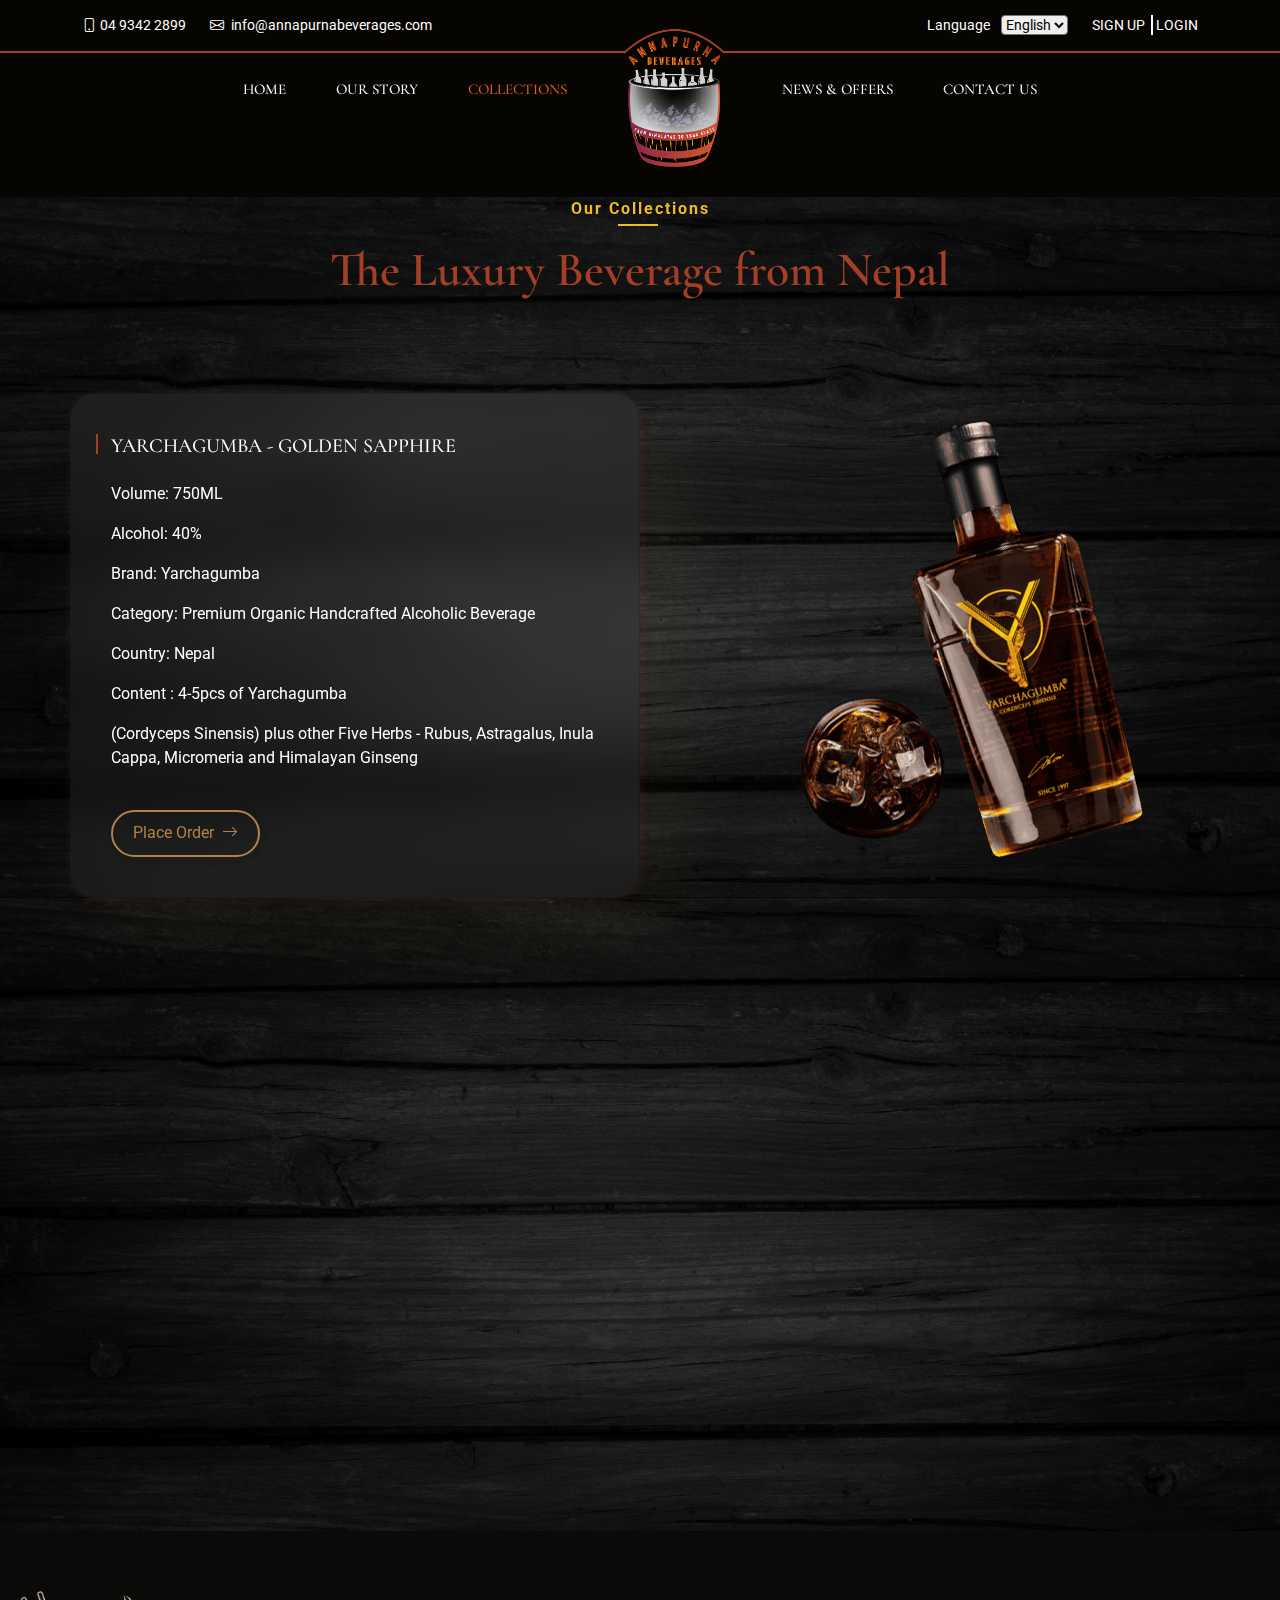
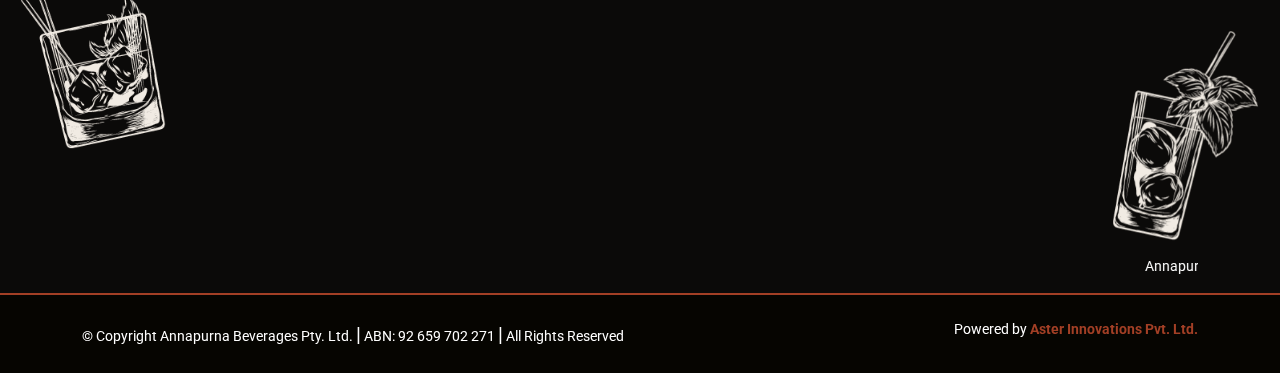
==== commit 290178e6: "content chabged" ====
--- a/collection.html
+++ b/collection.html
@@ -151,7 +151,7 @@
               <p>Brand: Yarchagumba</p>
               <p>Category: Premium Organic Handcrafted Alcoholic Beverage</p>
               <p>Country: Nepal</p>
-              <p>Net Contents : Approx 1.8 grams (4-5pcs) of Yarchagumba</p>
+              <p>Content : 4-5pcs of Yarchagumba</p>
               <p>
                 (Cordyceps Sinensis) plus other Five Herbs - Rubus, Astragalus,
                 Inula Cappa, Micromeria and Himalayan Ginseng
@@ -188,13 +188,13 @@
             </div>
             <div class="col-lg-6 col-md-12 col-sm-12 card" data-aos="fade-up" 
      data-aos-duration="3000">
-              <h5 class="mb-4">YARCHAGUMBA - GOLDEN SAPPHIRE</h5>
+              <h5 class="mb-4">YARCHAGUMBA - BLUE SAPPHIRE</h5>
               <p>Volume: 750ML</p>
               <p>Alcohol: 40%</p>
               <p>Brand: Yarchagumba</p>
               <p>Category: Premium Organic Handcrafted Alcoholic Beverage</p>
               <p>Country: Nepal</p>
-              <p>Net Contents : Approx 1.8 grams (4-5pcs) of Yarchagumba</p>
+              <p>Content : 4-5pcs of Yarchagumba</p>
               <p>
                 (Cordyceps Sinensis) plus other Five Herbs - Rubus, Astragalus,
                 Inula Cappa, Micromeria and Himalayan Ginseng
@@ -312,7 +312,7 @@
         </div>
                       <div class="container">
         <marquee >
-            Annapurna Beverages PTY LTD supports the responsible services of Alcohol.
+            Annapurna Beverages Pty. Ltd. supports the responsible services of Alcohol.
 Queensland: Under the Liquor Act 1992, it is an offence to supply liquor to a person under the age of 18 years.
         </marquee>
       </div>
@@ -322,7 +322,7 @@
         <div class="copyright">
           &copy; Copyright
           <span>Annapurna Beverages Pty. Ltd.</span>
-          <span style="font-size: 20px;">|</span> ABN 92 659 702 271
+          <span style="font-size: 20px;">|</span> ABN: 92 659 702 271
            <span style="font-size: 20px;">|</span> All Rights Reserved
 
 
